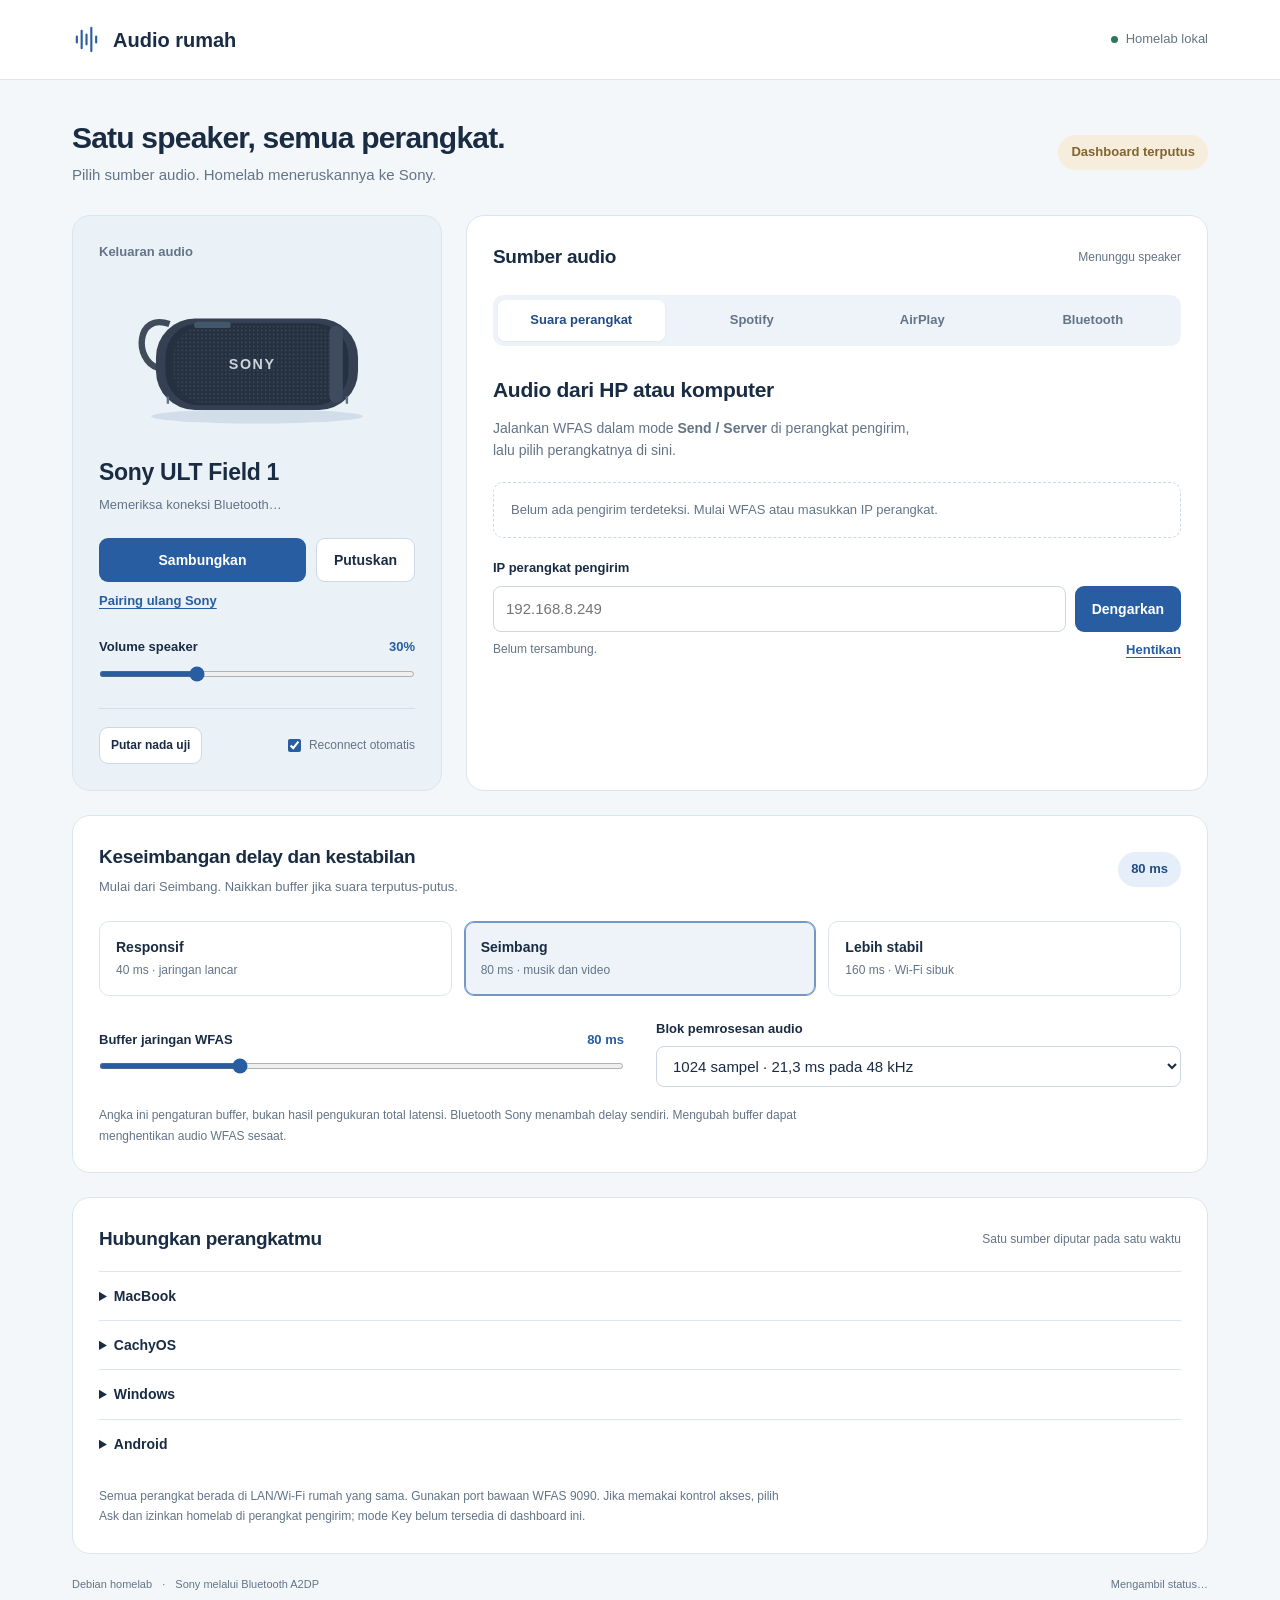
==== static/index.html @ 81040dce "Bluetooth input: phones/PCs/Macs pair to the hub and play through the Sony - New "bluetooth" source:" ====
<!doctype html>
<html lang="id">
<head>
  <meta charset="utf-8"><meta name="viewport" content="width=device-width, initial-scale=1">
  <title>Audio rumah · Homelab</title>
  <link rel="stylesheet" href="/static/style.css"><script src="/static/app.js" defer></script>
</head>
<body>
  <header class="topbar"><a class="brand" href="/" aria-label="Audio rumah"><svg viewBox="0 0 30 30" aria-hidden="true"><path d="M5 12v6m5-12v18m5-14v10m5-17v24m5-15v6"/></svg>Audio rumah</a><span class="local"><i></i> Homelab lokal</span></header>
  <main>
    <div class="intro"><div><h1>Satu speaker, semua perangkat.</h1><p>Pilih sumber audio. Homelab meneruskannya ke Sony.</p></div><span id="overall" class="badge">Memuat status…</span></div>
    <div id="notice" class="notice" role="status" hidden></div>
    <div class="main-grid">
      <section class="speaker panel" aria-labelledby="speaker-title">
        <div class="speaker-heading"><span class="eyebrow">Keluaran audio</span><span id="battery"></span></div>
        <svg class="speaker-art" viewBox="0 0 360 220" role="img" aria-label="Ilustrasi speaker Sony ULT Field 1">
          <defs><pattern id="mesh" width="5" height="5" patternUnits="userSpaceOnUse"><circle cx="1" cy="1" r="0.8" fill="#626d7b"/></pattern></defs>
          <ellipse cx="180" cy="184" rx="133" ry="9" fill="#d1dde8"/>
          <path d="M70 68C28 53 25 113 55 123" fill="none" stroke="#414c5b" stroke-width="8"/>
          <rect x="53" y="61" width="254" height="115" rx="49" fill="#354152"/>
          <rect x="65" y="67" width="230" height="103" rx="42" fill="#253140"/>
          <rect x="75" y="70" width="211" height="97" rx="38" fill="url(#mesh)"/>
          <rect x="271" y="70" width="17" height="97" rx="8" fill="#3e4c5e"/>
          <rect x="101" y="65" width="46" height="8" rx="4" fill="#44566c"/>
          <text x="174" y="125" fill="#ccd4dd" font-size="18" font-family="sans-serif" font-weight="700" text-anchor="middle" letter-spacing="2">SONY</text>
          <path d="M68 159v9m225-9v9" stroke="#627184" stroke-width="3"/>
        </svg>
        <h2 id="speaker-title">Sony ULT Field 1</h2><p id="speaker-detail" class="muted">Memeriksa koneksi Bluetooth…</p>
        <div class="speaker-actions"><button id="connect" class="primary">Sambungkan</button><button id="disconnect" class="secondary">Putuskan</button></div>
        <button id="pair" class="text-button">Pairing ulang Sony</button>
        <div class="volume-head"><label for="volume">Volume speaker</label><output id="volume-value">30%</output></div>
        <input id="volume" type="range" min="0" max="100" value="30" aria-label="Volume speaker">
        <div class="speaker-footer"><button id="test" class="secondary small">Putar nada uji</button><label class="toggle"><input id="auto" type="checkbox" checked> Reconnect otomatis</label></div>
      </section>
      <section class="source panel" aria-labelledby="source-title">
        <div class="section-head"><h2 id="source-title">Sumber audio</h2><span id="route-status" class="muted small-text">Menunggu speaker</span></div>
        <div class="tabs" role="tablist" aria-label="Pilih sumber"><button role="tab" aria-selected="true" data-source="network">Suara perangkat</button><button role="tab" aria-selected="false" data-source="spotify">Spotify</button><button role="tab" aria-selected="false" data-source="airplay">AirPlay</button><button role="tab" aria-selected="false" data-source="bluetooth">Bluetooth</button></div>
        <div id="network-pane" class="source-pane">
          <h3>Audio dari HP atau komputer</h3><p class="muted">Jalankan WFAS dalam mode <strong>Send / Server</strong> di perangkat pengirim, lalu pilih perangkatnya di sini.</p>
          <div id="peers" class="peers"><p class="empty">Belum ada pengirim terdeteksi. Mulai WFAS atau masukkan IP perangkat.</p></div>
          <label class="field-label" for="sender-ip">IP perangkat pengirim</label>
          <div class="input-row"><input id="sender-ip" type="text" inputmode="decimal" placeholder="192.168.8.249" autocomplete="off"><button id="start-network" class="primary">Dengarkan</button></div>
          <div class="network-state"><span id="receiver-status" class="muted">Belum tersambung.</span><button id="stop-network" class="text-button">Hentikan</button></div>
        </div>
        <div id="spotify-pane" class="source-pane" hidden>
          <div class="service-icon spotify-icon" aria-hidden="true">♫</div><h3>Putar langsung dari Spotify</h3><p class="muted">Di aplikasi Spotify, buka pilihan perangkat lalu pilih <strong>Homelab Sony</strong>. HP atau laptop menjadi remote, musik diputar oleh homelab.</p><p class="hint">Memerlukan Spotify Premium. Login tetap dilakukan melalui aplikasi Spotify.</p><div id="spotify-status" class="service-note">Menunggu pemutaran dari Spotify.</div>
        </div>
        <div id="airplay-pane" class="source-pane" hidden>
          <div class="service-icon" aria-hidden="true">◈</div><h3>Pilih dari menu suara Mac</h3><p class="muted">Buka <strong>Control Center → Sound</strong> di MacBook, lalu pilih <strong>Homelab Sony</strong>.</p><p class="hint">AirPlay praktis untuk musik. Pause dan resume tertunda sekitar 2 detik karena sifat AirPlay; untuk video, coba Bluetooth.</p>
        </div>
        <div id="bluetooth-pane" class="source-pane" hidden>
          <div class="service-icon" aria-hidden="true">◉</div><h3>Sambungkan lewat Bluetooth biasa</h3><p class="muted">Pasangkan Mac, HP, atau PC ke <strong id="bt-name">Homelab Audio</strong> seperti ke speaker Bluetooth, lalu pilih sebagai output suara. Tidak perlu aplikasi tambahan.</p>
          <div class="pair-row"><button id="bt-pair" class="primary">Pasangkan perangkat baru</button><span id="bt-state" class="pair-state" role="status"></span></div>
          <div id="bt-devices" class="peers"><p class="empty">Belum ada perangkat yang dipasangkan.</p></div>
          <p class="hint">Tidak ada jeda 2 detik seperti AirPlay, tetapi audio melewati dua lompatan Bluetooth (perangkat → hub → Sony) sehingga ada tambahan delay. Sinkronisasi video bergantung pada pemutar.</p>
        </div>
      </section>
    </div>
    <section class="buffer panel" aria-labelledby="buffer-title">
      <div class="section-head"><div><h2 id="buffer-title">Keseimbangan delay dan kestabilan</h2><p class="muted">Mulai dari Seimbang. Naikkan buffer jika suara terputus-putus.</p></div><span id="buffer-badge" class="badge soft">80 ms</span></div>
      <div class="presets" role="group" aria-label="Preset buffer"><button data-buffer="40" data-quantum="512"><strong>Responsif</strong><span>40 ms · jaringan lancar</span></button><button class="selected" data-buffer="80" data-quantum="1024"><strong>Seimbang</strong><span>80 ms · musik dan video</span></button><button data-buffer="160" data-quantum="2048"><strong>Lebih stabil</strong><span>160 ms · Wi-Fi sibuk</span></button></div>
      <div class="buffer-controls"><div><div class="volume-head"><label for="buffer">Buffer jaringan WFAS</label><output id="buffer-value">80 ms</output></div><input id="buffer" type="range" min="20" max="250" step="10" value="80"></div><div><label class="field-label" for="quantum">Blok pemrosesan audio</label><select id="quantum"><option value="256">256 sampel · 5,3 ms pada 48 kHz</option><option value="512">512 sampel · 10,7 ms pada 48 kHz</option><option value="1024" selected>1024 sampel · 21,3 ms pada 48 kHz</option><option value="2048">2048 sampel · 42,7 ms pada 48 kHz</option></select></div></div>
      <p class="footnote">Angka ini pengaturan buffer, bukan hasil pengukuran total latensi. Bluetooth Sony menambah delay sendiri. Mengubah buffer dapat menghentikan audio WFAS sesaat.</p>
    </section>
    <section class="setup panel"><div class="section-head"><h2>Hubungkan perangkatmu</h2><span class="muted small-text">Satu sumber diputar pada satu waktu</span></div>
      <details><summary>MacBook</summary><p>Unduh <a href="https://github.com/marcomorosi06/WiFiAudioStreaming-Desktop/releases" target="_blank" rel="noopener noreferrer">WFAS Desktop</a> sesuai arsitektur Mac. Pilih <strong>Send / Server → Unicast → WFAS native</strong>, lalu mulai. Izinkan perekaman layar/audio ketika macOS memintanya. Pilih Mac di daftar pengirim pada dashboard ini. Alternatif tanpa aplikasi pengirim: pilih sumber AirPlay di atas.</p></details>
      <details><summary>CachyOS</summary><p>Unduh <a href="https://github.com/marcomorosi06/WiFiAudioStreaming-Desktop/releases" target="_blank" rel="noopener noreferrer">WFAS Linux x86_64</a>. Jalankan mode <strong>Send / Server → Unicast → WFAS native</strong>. WFAS membuat keluaran audio virtual; pilih keluaran tersebut pada pengaturan suara atau arahkan aplikasi yang ingin didengar ke sana.</p></details>
      <details><summary>Windows</summary><p>Unduh <a href="https://github.com/marcomorosi06/WiFiAudioStreaming-Desktop/releases" target="_blank" rel="noopener noreferrer">WFAS Windows x86_64</a>. Pilih <strong>Send / Server → Unicast → WFAS native</strong>, lalu mulai. Izinkan WFAS pada Windows Firewall untuk jaringan pribadi. Pilih komputer Windows di dashboard ini.</p></details>
      <details><summary>Android</summary><p>Pasang <a href="https://github.com/marcomorosi06/WiFiAudioStreaming-Android/releases" target="_blank" rel="noopener noreferrer">WFAS Android</a>, pilih mode pengirim dan sumber <strong>Internal audio</strong>. Izinkan capture audio yang diminta Android, mulai, lalu pilih HP pada dashboard. Capture audio aplikasi memerlukan Android 10+; aplikasi tertentu bisa memblokirnya. Audio panggilan tidak dijamin ikut tertangkap.</p></details>
      <p class="footnote">Semua perangkat berada di LAN/Wi-Fi rumah yang sama. Gunakan port bawaan WFAS 9090. Jika memakai kontrol akses, pilih Ask dan izinkan homelab di perangkat pengirim; mode Key belum tersedia di dashboard ini.</p>
    </section>
    <footer><span>Debian homelab <span class="footer-dot">·</span> Sony melalui Bluetooth A2DP</span><span id="updated">Mengambil status…</span></footer>
  </main>
</body>
</html>
---- static/style.css ----
:root{color-scheme:light;--ink:#192c43;--muted:#637487;--blue:#285da1;--blue-dark:#204c84;--page:#f4f7fa;--line:#dce5ee;--soft:#edf3f9;--good:#2d7661;--radius:18px}*{box-sizing:border-box}body{margin:0;background:var(--page);color:var(--ink);font:15px/1.6 "Avenir Next","Segoe UI",sans-serif}button,input,select{font:inherit}button,a,input,select,summary{-webkit-tap-highlight-color:transparent}button{cursor:pointer;border:0;transition:background .15s}button:disabled{cursor:wait;opacity:.55}a{color:var(--blue);text-underline-offset:3px}button:focus-visible,a:focus-visible,input:focus-visible,select:focus-visible,summary:focus-visible{outline:3px solid #8baeda;outline-offset:4px}.topbar{height:80px;background:white;border-bottom:1px solid var(--line);display:flex;justify-content:space-between;align-items:center;padding:0 max(24px,calc((100vw - 1136px)/2))}.brand{display:flex;align-items:center;gap:12px;color:var(--ink);text-decoration:none;font-size:20px;font-weight:650}.brand svg{width:29px;height:29px;stroke:var(--blue);stroke-width:2.2;stroke-linecap:round;fill:none}.local{display:flex;align-items:center;gap:8px;font-size:13px;color:var(--muted)}.local i{width:7px;height:7px;border-radius:50%;background:var(--good)}main{max-width:1184px;padding:38px 24px 20px;margin:auto}.intro{display:flex;justify-content:space-between;gap:20px;align-items:center;margin-bottom:28px}h1{font-size:30px;letter-spacing:-.8px;line-height:1.3;margin:0 0 6px;font-weight:650}h2{font-size:19px;margin:0;font-weight:650;letter-spacing:-.3px}h3{font-size:21px;margin:0 0 10px;letter-spacing:-.3px}p{margin:8px 0 14px}.intro p{color:var(--muted);margin:0}.badge{display:inline-flex;padding:7px 13px;border-radius:30px;background:#e5eef9;color:var(--blue-dark);font-size:13px;font-weight:600;white-space:nowrap}.badge.good{background:#e6f2ec;color:#2a6d55}.badge.wait{background:#f6eddd;color:#82652e}.main-grid{display:grid;grid-template-columns:370px minmax(0,1fr);gap:24px}.panel{background:white;border:1px solid var(--line);border-radius:var(--radius);padding:26px}.speaker{background:#eaf1f7}.speaker-heading{display:flex;justify-content:space-between;align-items:center;font-size:13px;color:var(--muted)}.eyebrow{font-weight:600}.speaker-art{width:100%;height:175px;display:block;margin:7px 0 9px}.speaker h2{font-size:23px}.muted{color:var(--muted)}.speaker #speaker-detail{font-size:13px;margin:4px 0 22px;min-height:21px}.speaker-actions{display:flex;gap:10px}.primary,.secondary{padding:10px 17px;border-radius:9px;font-weight:600;font-size:14px}.primary{background:var(--blue);color:white}.primary:hover{background:var(--blue-dark)}.secondary{background:#fff;color:var(--ink);border:1px solid #ccd8e4}.secondary:hover{background:#f3f6fa}.speaker-actions .primary{flex:1}.text-button{background:transparent;color:var(--blue);padding:9px 0;font-size:13px;font-weight:600;text-decoration:underline;text-underline-offset:3px}.volume-head{display:flex;justify-content:space-between;align-items:center;font-size:13px;font-weight:600;margin-top:16px}.volume-head output{color:var(--blue)}input[type=range]{width:100%;accent-color:var(--blue);margin:13px 0;cursor:pointer;height:6px}.speaker-footer{border-top:1px solid #d2deea;margin-top:18px;padding-top:18px;display:flex;justify-content:space-between;gap:8px;align-items:center}.small{font-size:12px;padding:8px 11px}.toggle{display:flex;align-items:center;gap:5px;font-size:12px;color:var(--muted)}input[type=checkbox]{accent-color:var(--blue)}.section-head{display:flex;justify-content:space-between;gap:16px;align-items:center}.section-head p{font-size:13px;margin:5px 0 0}.small-text{font-size:12px}.tabs{display:flex;gap:4px;background:var(--soft);padding:5px;border-radius:11px;margin:23px 0 27px}.tabs button{background:transparent;padding:10px 13px;color:var(--muted);font-size:13px;border-radius:7px;flex:1;font-weight:600;white-space:nowrap}.tabs button[aria-selected=true]{background:white;color:var(--blue-dark);box-shadow:0 1px 3px #253b5510}.source-pane>p{max-width:55ch;font-size:14px}.peers{margin:20px 0}.empty{padding:17px;border:1px dashed #cbd8e5;border-radius:10px;font-size:13px;color:var(--muted)}.peer{display:flex;justify-content:space-between;align-items:center;width:100%;text-align:left;padding:11px 14px;background:var(--soft);border-radius:8px;color:var(--ink);margin-bottom:7px}.peer span{font-size:12px;color:var(--muted)}.field-label{display:block;font-size:13px;font-weight:600;margin:0 0 7px}.input-row{display:flex;gap:9px}input[type=text],select{border:1px solid #cbd7e3;border-radius:8px;background:#fff;color:var(--ink);padding:10px 12px;min-width:0;width:100%}input[type=text]{flex:1}.network-state{display:flex;justify-content:space-between;align-items:flex-start;gap:10px;margin-top:8px;font-size:12px}.network-state .text-button{padding:0;white-space:nowrap}.network-state span{overflow-wrap:anywhere}.hint{background:var(--soft);border-radius:8px;padding:14px;font-size:13px!important}.service-icon{height:52px;width:52px;border-radius:50%;background:#e5eef8;color:var(--blue);display:grid;place-items:center;font-size:28px;margin-bottom:19px}.spotify-icon{background:#e8f4ec;color:#3a7951}.service-note{font-size:13px;color:var(--muted);margin-top:25px}.buffer{margin-top:24px}.presets{display:grid;grid-template-columns:repeat(3,1fr);gap:12px;margin:23px 0}.presets button{background:#fff;border:1px solid var(--line);border-radius:10px;padding:14px 16px;text-align:left;color:var(--ink)}.presets strong{display:block;font-size:14px}.presets span{display:block;color:var(--muted);font-size:12px;margin-top:3px}.presets button.selected{background:var(--soft);border-color:#7398c7;box-shadow:inset 0 0 0 1px #7398c7}.buffer-controls{display:grid;grid-template-columns:1fr 1fr;gap:32px;align-items:center}.buffer-controls .volume-head{margin-top:0}.buffer-controls input{margin-bottom:0}.footnote{color:var(--muted);font-size:12px;line-height:1.7;margin:18px 0 0;max-width:105ch}.setup{margin-top:24px}.setup .section-head{margin-bottom:16px}details{border-top:1px solid var(--line);padding:13px 0}summary{cursor:pointer;font-size:14px;font-weight:600}details p{max-width:92ch;font-size:13px;color:var(--muted);margin:13px 0 3px}footer{display:flex;justify-content:space-between;gap:15px;color:var(--muted);font-size:11px;margin-top:22px}.footer-dot{padding:0 7px}.notice{background:#e8f1fb;border:1px solid #c7d9ee;border-radius:9px;padding:13px 16px;color:var(--ink);font-size:13px;margin-bottom:20px}.notice.error{background:#fff1ed;border-color:#efcec4;color:#8b4737}[hidden]{display:none!important}@media(max-width:850px){.main-grid{grid-template-columns:1fr}.speaker-art{height:165px}.speaker{display:block}.speaker-actions{max-width:420px}.speaker-footer{max-width:100%}.intro{align-items:flex-start}h1{font-size:26px}.panel{padding:22px}.source-pane{min-height:260px}}@media(max-width:540px){.topbar{height:68px;padding:0 20px}.brand{font-size:18px}.local{font-size:11px}main{padding:27px 16px 20px}.intro{display:block}.intro .badge{margin-top:15px}.intro p{font-size:13px}h1{font-size:25px}.main-grid{gap:17px}.panel{padding:20px;border-radius:14px}.section-head{align-items:flex-start}.section-head>.small-text{max-width:130px;text-align:right}.tabs{margin-top:18px}.tabs button{padding:9px 6px;font-size:12px}.presets{gap:7px}.presets button{padding:11px 9px}.presets strong{font-size:12px}.presets span{font-size:10px}.buffer-controls{grid-template-columns:1fr;gap:23px}.buffer .section-head{gap:12px}.buffer .section-head h2{font-size:18px}.speaker-footer{flex-wrap:wrap;gap:13px}.input-row .primary{padding:10px 12px}footer{display:block}footer>span{display:block;margin-top:4px}}@media(prefers-reduced-motion:reduce){*{transition:none!important}}
.pair-row{display:flex;align-items:center;gap:14px;flex-wrap:wrap;margin:18px 0 4px}.pair-state{font-size:13px;color:var(--muted)}.peer.device{cursor:default}.peer.device strong{font-size:14px}.peer.device .text-button{padding:0}
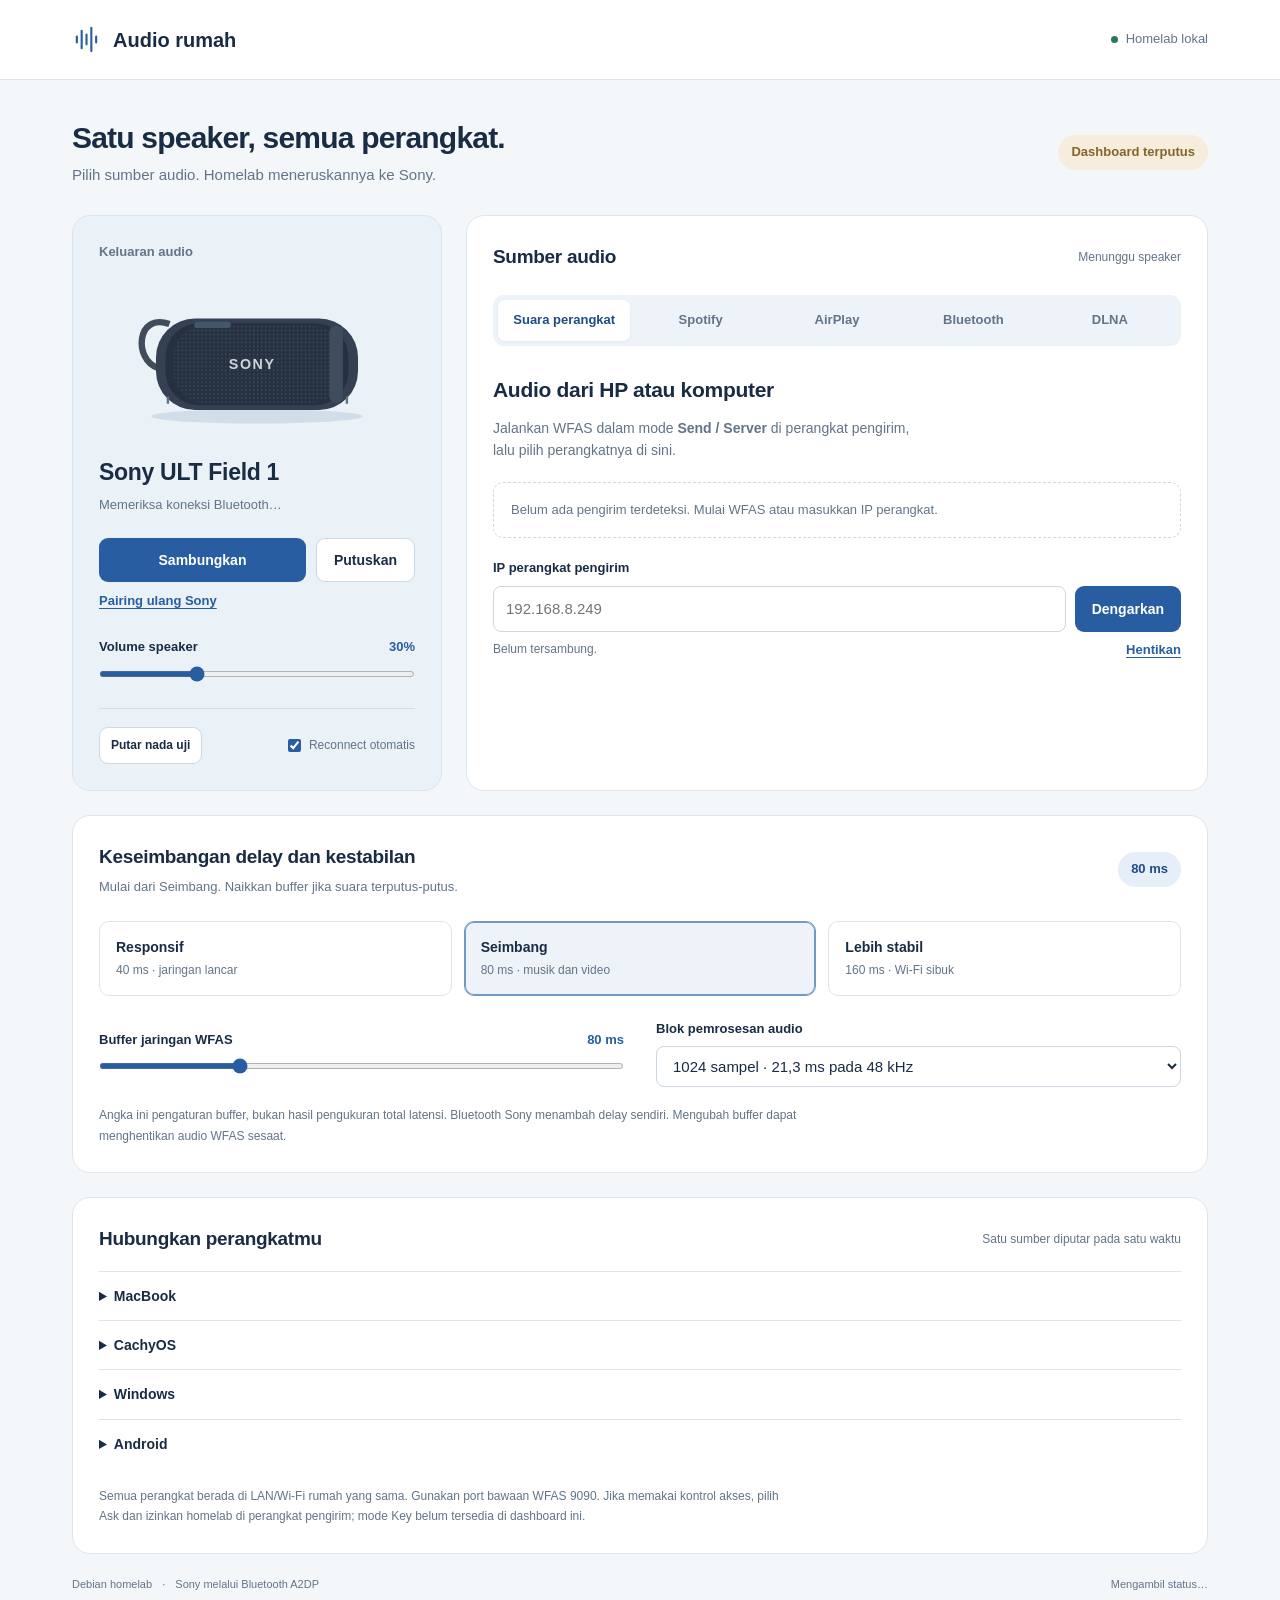
==== commit cb2e82e4: "DLNA renderer source; activity from streams; newest source takes over - gmediarender (Debian 0.3) ru" ====
--- a/static/index.html
+++ b/static/index.html
@@ -34,7 +34,7 @@
       </section>
       <section class="source panel" aria-labelledby="source-title">
         <div class="section-head"><h2 id="source-title">Sumber audio</h2><span id="route-status" class="muted small-text">Menunggu speaker</span></div>
-        <div class="tabs" role="tablist" aria-label="Pilih sumber"><button role="tab" aria-selected="true" data-source="network">Suara perangkat</button><button role="tab" aria-selected="false" data-source="spotify">Spotify</button><button role="tab" aria-selected="false" data-source="airplay">AirPlay</button><button role="tab" aria-selected="false" data-source="bluetooth">Bluetooth</button></div>
+        <div class="tabs" role="tablist" aria-label="Pilih sumber"><button role="tab" aria-selected="true" data-source="network">Suara perangkat</button><button role="tab" aria-selected="false" data-source="spotify">Spotify</button><button role="tab" aria-selected="false" data-source="airplay">AirPlay</button><button role="tab" aria-selected="false" data-source="bluetooth">Bluetooth</button><button role="tab" aria-selected="false" data-source="dlna">DLNA</button></div>
         <div id="network-pane" class="source-pane">
           <h3>Audio dari HP atau komputer</h3><p class="muted">Jalankan WFAS dalam mode <strong>Send / Server</strong> di perangkat pengirim, lalu pilih perangkatnya di sini.</p>
           <div id="peers" class="peers"><p class="empty">Belum ada pengirim terdeteksi. Mulai WFAS atau masukkan IP perangkat.</p></div>
@@ -53,6 +53,10 @@
           <div class="pair-row"><button id="bt-pair" class="primary">Pasangkan perangkat baru</button><span id="bt-state" class="pair-state" role="status"></span></div>
           <div id="bt-devices" class="peers"><p class="empty">Belum ada perangkat yang dipasangkan.</p></div>
           <p class="hint">Tidak ada jeda 2 detik seperti AirPlay, tetapi audio melewati dua lompatan Bluetooth (perangkat → hub → Sony) sehingga ada tambahan delay. Sinkronisasi video bergantung pada pemutar.</p>
+        </div>
+        <div id="dlna-pane" class="source-pane" hidden>
+          <div class="service-icon" aria-hidden="true">▷</div><h3>Putar lewat Wi-Fi dengan DLNA</h3><p class="muted">Di pemutar yang mendukung DLNA atau fitur cast bawaan HP, pilih <strong>Homelab Audio</strong> sebagai perangkat pemutar. Tidak perlu memasangkan.</p>
+          <p class="hint">DLNA memutar berkas atau tautan media (musik lokal, Jellyfin, VLC), bukan seluruh suara perangkat. YouTube dan Spotify tidak cast lewat DLNA; untuk itu pakai Bluetooth.</p>
         </div>
       </section>
     </div>
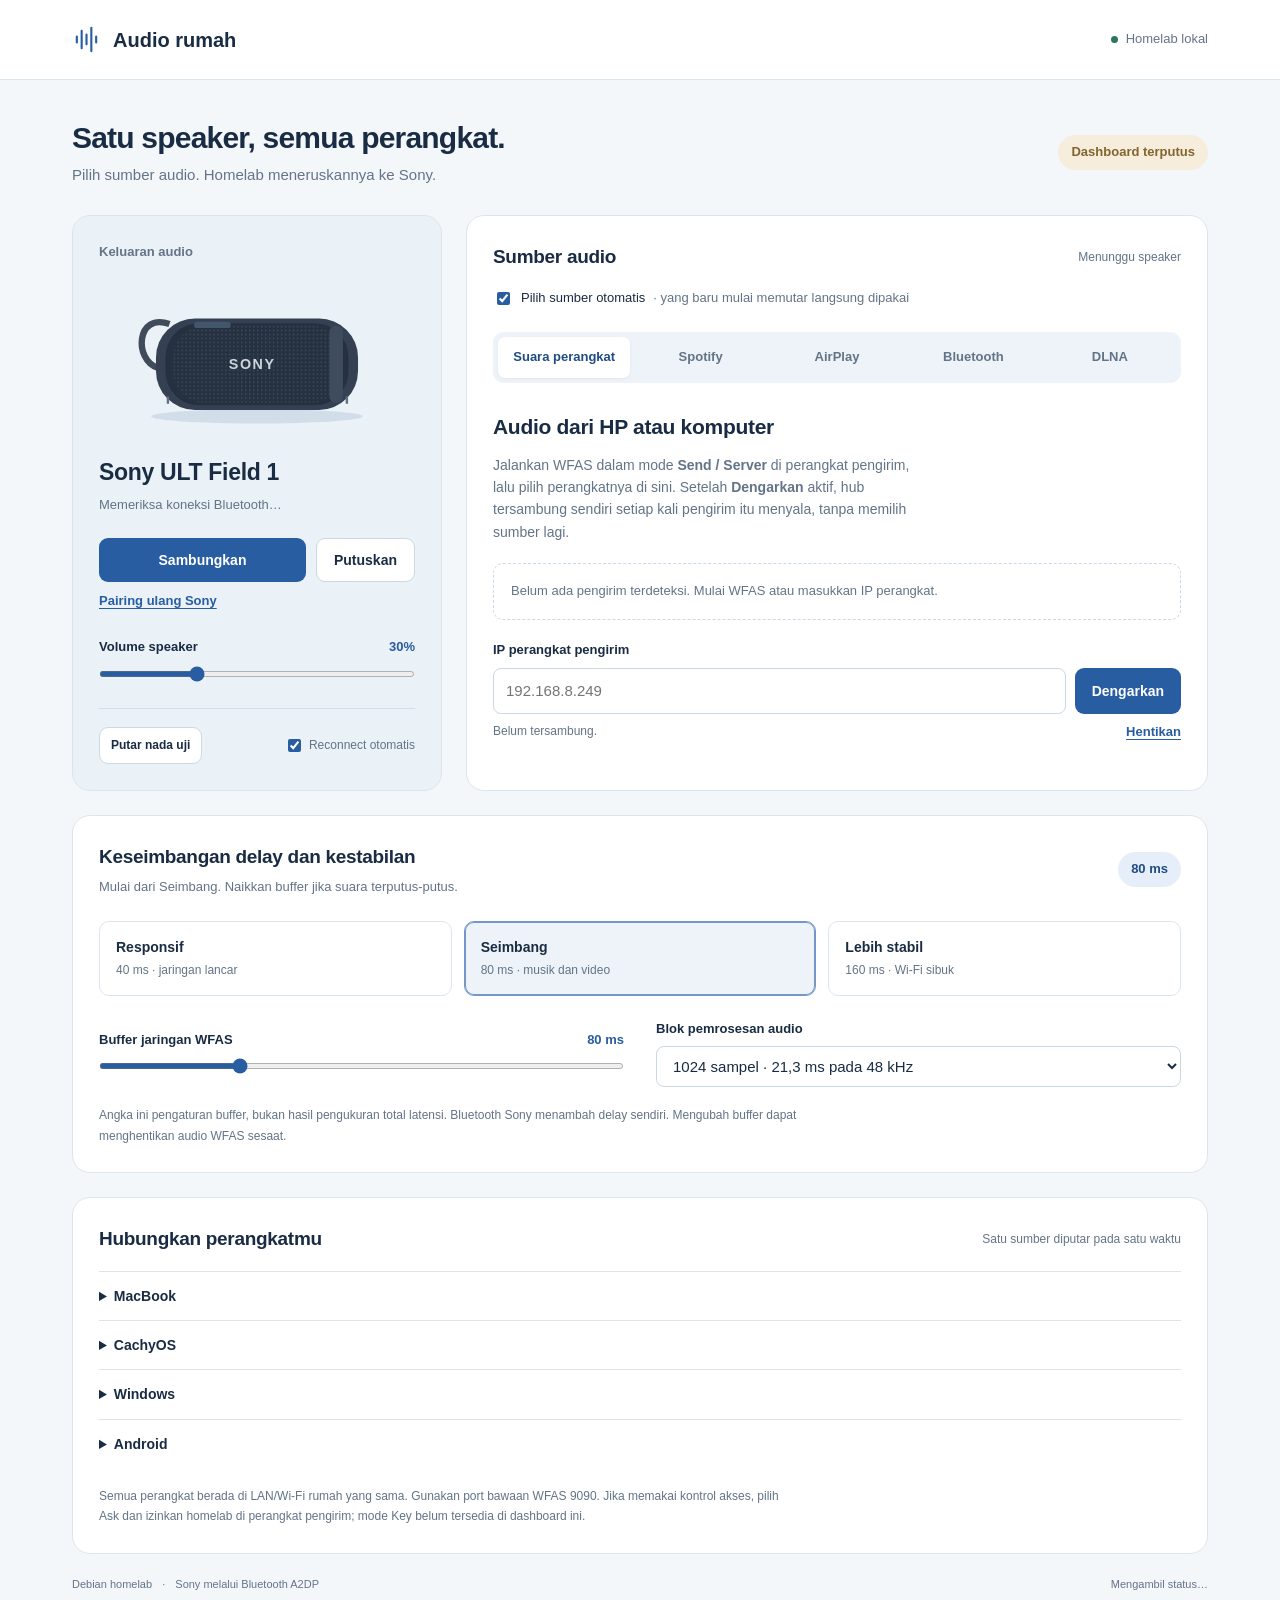
==== commit bfb0f7c8: "Connected devices list; WFAS joins automatic source switching; auto_source toggle - Status/dashboard" ====
--- a/static/index.html
+++ b/static/index.html
@@ -34,9 +34,12 @@
       </section>
       <section class="source panel" aria-labelledby="source-title">
         <div class="section-head"><h2 id="source-title">Sumber audio</h2><span id="route-status" class="muted small-text">Menunggu speaker</span></div>
+        <div id="now" class="now" hidden><span class="eyebrow">Sedang diputar</span><strong id="now-title"></strong><span id="now-detail" class="muted"></span></div>
+        <div id="links" class="links" hidden><span class="eyebrow">Perangkat tersambung</span><div id="link-list"></div></div>
+        <label class="toggle auto-source"><input id="auto-source" type="checkbox" checked> Pilih sumber otomatis <span class="muted">· yang baru mulai memutar langsung dipakai</span></label>
         <div class="tabs" role="tablist" aria-label="Pilih sumber"><button role="tab" aria-selected="true" data-source="network">Suara perangkat</button><button role="tab" aria-selected="false" data-source="spotify">Spotify</button><button role="tab" aria-selected="false" data-source="airplay">AirPlay</button><button role="tab" aria-selected="false" data-source="bluetooth">Bluetooth</button><button role="tab" aria-selected="false" data-source="dlna">DLNA</button></div>
         <div id="network-pane" class="source-pane">
-          <h3>Audio dari HP atau komputer</h3><p class="muted">Jalankan WFAS dalam mode <strong>Send / Server</strong> di perangkat pengirim, lalu pilih perangkatnya di sini.</p>
+          <h3>Audio dari HP atau komputer</h3><p class="muted">Jalankan WFAS dalam mode <strong>Send / Server</strong> di perangkat pengirim, lalu pilih perangkatnya di sini. Setelah <strong>Dengarkan</strong> aktif, hub tersambung sendiri setiap kali pengirim itu menyala, tanpa memilih sumber lagi.</p>
           <div id="peers" class="peers"><p class="empty">Belum ada pengirim terdeteksi. Mulai WFAS atau masukkan IP perangkat.</p></div>
           <label class="field-label" for="sender-ip">IP perangkat pengirim</label>
           <div class="input-row"><input id="sender-ip" type="text" inputmode="decimal" placeholder="192.168.8.249" autocomplete="off"><button id="start-network" class="primary">Dengarkan</button></div>
--- a/static/style.css
+++ b/static/style.css
@@ -1,2 +1,4 @@
 :root{color-scheme:light;--ink:#192c43;--muted:#637487;--blue:#285da1;--blue-dark:#204c84;--page:#f4f7fa;--line:#dce5ee;--soft:#edf3f9;--good:#2d7661;--radius:18px}*{box-sizing:border-box}body{margin:0;background:var(--page);color:var(--ink);font:15px/1.6 "Avenir Next","Segoe UI",sans-serif}button,input,select{font:inherit}button,a,input,select,summary{-webkit-tap-highlight-color:transparent}button{cursor:pointer;border:0;transition:background .15s}button:disabled{cursor:wait;opacity:.55}a{color:var(--blue);text-underline-offset:3px}button:focus-visible,a:focus-visible,input:focus-visible,select:focus-visible,summary:focus-visible{outline:3px solid #8baeda;outline-offset:4px}.topbar{height:80px;background:white;border-bottom:1px solid var(--line);display:flex;justify-content:space-between;align-items:center;padding:0 max(24px,calc((100vw - 1136px)/2))}.brand{display:flex;align-items:center;gap:12px;color:var(--ink);text-decoration:none;font-size:20px;font-weight:650}.brand svg{width:29px;height:29px;stroke:var(--blue);stroke-width:2.2;stroke-linecap:round;fill:none}.local{display:flex;align-items:center;gap:8px;font-size:13px;color:var(--muted)}.local i{width:7px;height:7px;border-radius:50%;background:var(--good)}main{max-width:1184px;padding:38px 24px 20px;margin:auto}.intro{display:flex;justify-content:space-between;gap:20px;align-items:center;margin-bottom:28px}h1{font-size:30px;letter-spacing:-.8px;line-height:1.3;margin:0 0 6px;font-weight:650}h2{font-size:19px;margin:0;font-weight:650;letter-spacing:-.3px}h3{font-size:21px;margin:0 0 10px;letter-spacing:-.3px}p{margin:8px 0 14px}.intro p{color:var(--muted);margin:0}.badge{display:inline-flex;padding:7px 13px;border-radius:30px;background:#e5eef9;color:var(--blue-dark);font-size:13px;font-weight:600;white-space:nowrap}.badge.good{background:#e6f2ec;color:#2a6d55}.badge.wait{background:#f6eddd;color:#82652e}.main-grid{display:grid;grid-template-columns:370px minmax(0,1fr);gap:24px}.panel{background:white;border:1px solid var(--line);border-radius:var(--radius);padding:26px}.speaker{background:#eaf1f7}.speaker-heading{display:flex;justify-content:space-between;align-items:center;font-size:13px;color:var(--muted)}.eyebrow{font-weight:600}.speaker-art{width:100%;height:175px;display:block;margin:7px 0 9px}.speaker h2{font-size:23px}.muted{color:var(--muted)}.speaker #speaker-detail{font-size:13px;margin:4px 0 22px;min-height:21px}.speaker-actions{display:flex;gap:10px}.primary,.secondary{padding:10px 17px;border-radius:9px;font-weight:600;font-size:14px}.primary{background:var(--blue);color:white}.primary:hover{background:var(--blue-dark)}.secondary{background:#fff;color:var(--ink);border:1px solid #ccd8e4}.secondary:hover{background:#f3f6fa}.speaker-actions .primary{flex:1}.text-button{background:transparent;color:var(--blue);padding:9px 0;font-size:13px;font-weight:600;text-decoration:underline;text-underline-offset:3px}.volume-head{display:flex;justify-content:space-between;align-items:center;font-size:13px;font-weight:600;margin-top:16px}.volume-head output{color:var(--blue)}input[type=range]{width:100%;accent-color:var(--blue);margin:13px 0;cursor:pointer;height:6px}.speaker-footer{border-top:1px solid #d2deea;margin-top:18px;padding-top:18px;display:flex;justify-content:space-between;gap:8px;align-items:center}.small{font-size:12px;padding:8px 11px}.toggle{display:flex;align-items:center;gap:5px;font-size:12px;color:var(--muted)}input[type=checkbox]{accent-color:var(--blue)}.section-head{display:flex;justify-content:space-between;gap:16px;align-items:center}.section-head p{font-size:13px;margin:5px 0 0}.small-text{font-size:12px}.tabs{display:flex;gap:4px;background:var(--soft);padding:5px;border-radius:11px;margin:23px 0 27px}.tabs button{background:transparent;padding:10px 13px;color:var(--muted);font-size:13px;border-radius:7px;flex:1;font-weight:600;white-space:nowrap}.tabs button[aria-selected=true]{background:white;color:var(--blue-dark);box-shadow:0 1px 3px #253b5510}.source-pane>p{max-width:55ch;font-size:14px}.peers{margin:20px 0}.empty{padding:17px;border:1px dashed #cbd8e5;border-radius:10px;font-size:13px;color:var(--muted)}.peer{display:flex;justify-content:space-between;align-items:center;width:100%;text-align:left;padding:11px 14px;background:var(--soft);border-radius:8px;color:var(--ink);margin-bottom:7px}.peer span{font-size:12px;color:var(--muted)}.field-label{display:block;font-size:13px;font-weight:600;margin:0 0 7px}.input-row{display:flex;gap:9px}input[type=text],select{border:1px solid #cbd7e3;border-radius:8px;background:#fff;color:var(--ink);padding:10px 12px;min-width:0;width:100%}input[type=text]{flex:1}.network-state{display:flex;justify-content:space-between;align-items:flex-start;gap:10px;margin-top:8px;font-size:12px}.network-state .text-button{padding:0;white-space:nowrap}.network-state span{overflow-wrap:anywhere}.hint{background:var(--soft);border-radius:8px;padding:14px;font-size:13px!important}.service-icon{height:52px;width:52px;border-radius:50%;background:#e5eef8;color:var(--blue);display:grid;place-items:center;font-size:28px;margin-bottom:19px}.spotify-icon{background:#e8f4ec;color:#3a7951}.service-note{font-size:13px;color:var(--muted);margin-top:25px}.buffer{margin-top:24px}.presets{display:grid;grid-template-columns:repeat(3,1fr);gap:12px;margin:23px 0}.presets button{background:#fff;border:1px solid var(--line);border-radius:10px;padding:14px 16px;text-align:left;color:var(--ink)}.presets strong{display:block;font-size:14px}.presets span{display:block;color:var(--muted);font-size:12px;margin-top:3px}.presets button.selected{background:var(--soft);border-color:#7398c7;box-shadow:inset 0 0 0 1px #7398c7}.buffer-controls{display:grid;grid-template-columns:1fr 1fr;gap:32px;align-items:center}.buffer-controls .volume-head{margin-top:0}.buffer-controls input{margin-bottom:0}.footnote{color:var(--muted);font-size:12px;line-height:1.7;margin:18px 0 0;max-width:105ch}.setup{margin-top:24px}.setup .section-head{margin-bottom:16px}details{border-top:1px solid var(--line);padding:13px 0}summary{cursor:pointer;font-size:14px;font-weight:600}details p{max-width:92ch;font-size:13px;color:var(--muted);margin:13px 0 3px}footer{display:flex;justify-content:space-between;gap:15px;color:var(--muted);font-size:11px;margin-top:22px}.footer-dot{padding:0 7px}.notice{background:#e8f1fb;border:1px solid #c7d9ee;border-radius:9px;padding:13px 16px;color:var(--ink);font-size:13px;margin-bottom:20px}.notice.error{background:#fff1ed;border-color:#efcec4;color:#8b4737}[hidden]{display:none!important}@media(max-width:850px){.main-grid{grid-template-columns:1fr}.speaker-art{height:165px}.speaker{display:block}.speaker-actions{max-width:420px}.speaker-footer{max-width:100%}.intro{align-items:flex-start}h1{font-size:26px}.panel{padding:22px}.source-pane{min-height:260px}}@media(max-width:540px){.topbar{height:68px;padding:0 20px}.brand{font-size:18px}.local{font-size:11px}main{padding:27px 16px 20px}.intro{display:block}.intro .badge{margin-top:15px}.intro p{font-size:13px}h1{font-size:25px}.main-grid{gap:17px}.panel{padding:20px;border-radius:14px}.section-head{align-items:flex-start}.section-head>.small-text{max-width:130px;text-align:right}.tabs{margin-top:18px}.tabs button{padding:9px 6px;font-size:12px}.presets{gap:7px}.presets button{padding:11px 9px}.presets strong{font-size:12px}.presets span{font-size:10px}.buffer-controls{grid-template-columns:1fr;gap:23px}.buffer .section-head{gap:12px}.buffer .section-head h2{font-size:18px}.speaker-footer{flex-wrap:wrap;gap:13px}.input-row .primary{padding:10px 12px}footer{display:block}footer>span{display:block;margin-top:4px}}@media(prefers-reduced-motion:reduce){*{transition:none!important}}
 .pair-row{display:flex;align-items:center;gap:14px;flex-wrap:wrap;margin:18px 0 4px}.pair-state{font-size:13px;color:var(--muted)}.peer.device{cursor:default}.peer.device strong{font-size:14px}.peer.device .text-button{padding:0}
+.now{display:grid;gap:1px;margin:18px 0 0;padding:11px 14px;background:var(--soft);border-radius:10px;overflow-wrap:anywhere}.now .eyebrow{font-size:12px;color:var(--muted)}.now strong{font-size:15px}.now .muted{font-size:13px}
+.links{display:grid;gap:2px;margin:12px 0 0;padding:11px 14px;background:var(--soft);border-radius:10px}.links .eyebrow{font-size:12px;color:var(--muted);margin-bottom:3px}.link{display:flex;flex-wrap:wrap;align-items:baseline;gap:4px 10px}.link strong{font-size:14px;overflow-wrap:anywhere}.link .type{font-size:12px;color:var(--blue-dark);background:#dbe7f5;padding:1px 9px;border-radius:20px}.link .muted{font-size:12px;margin-left:auto}.auto-source{display:flex;align-items:center;gap:8px;margin:16px 0 0;font-size:13px;color:var(--ink)}
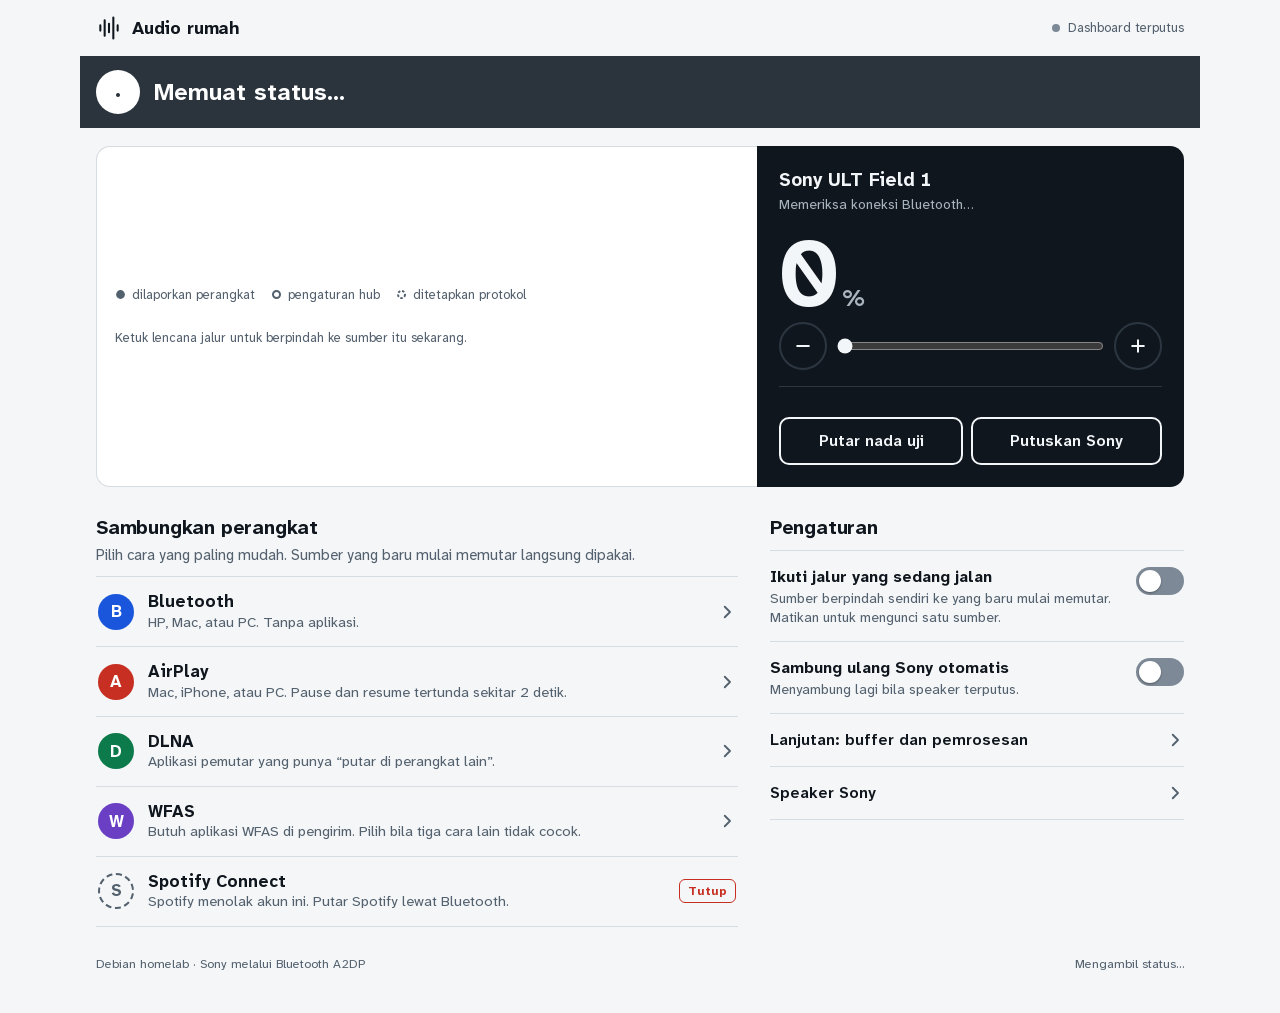
==== commit 5251c3ee: "Redesign dashboard: transit line map (approved mockup) - Status first: sticky sign band in the colou" ====
--- a/static/index.html
+++ b/static/index.html
@@ -3,80 +3,108 @@
 <head>
   <meta charset="utf-8"><meta name="viewport" content="width=device-width, initial-scale=1">
   <title>Audio rumah · Homelab</title>
+  <link rel="icon" href="data:,">
+  <link rel="preload" href="/static/fonts/atkinson-latin.woff2" as="font" type="font/woff2" crossorigin>
   <link rel="stylesheet" href="/static/style.css"><script src="/static/app.js" defer></script>
 </head>
 <body>
-  <header class="topbar"><a class="brand" href="/" aria-label="Audio rumah"><svg viewBox="0 0 30 30" aria-hidden="true"><path d="M5 12v6m5-12v18m5-14v10m5-17v24m5-15v6"/></svg>Audio rumah</a><span class="local"><i></i> Homelab lokal</span></header>
+<!--
+THESIS: Status first, as a transit line map: every way in is a coloured line with its own letter roundel, all meeting at one interchange (Homelab) and ending at one terminus (Sony). Refuses the card-grid dashboard with a settings wall.
+OWN-WORLD: KRL/MRT line diagram and station signage. Cool paper ground, flat saturated line colours, 45-degree funnels, letter roundels, one black terminus panel, black/white sign buttons. Closed routes stay drawn, dashed, marked "Tutup".
+STORY: In a second you know what plays, over which line, with what hop times and where each number comes from. Volume is the monumental number. How to board lives below, settings lower still.
+FIRST VIEWPORT: Sticky sign band in the active line colour; the map (vertical on phone, horizontal on desktop) feeds the black Sony terminus whose volume numeral and slider sit inside the first screen.
+FORM: Transit line map, approved mockup in /audiohub-mockup (seed bef89c0d).
+-->
+<div class="wrap">
+  <header class="top">
+    <a class="brand" href="/" aria-label="Audio rumah"><svg viewBox="0 0 30 30" aria-hidden="true"><path d="M5 12v6m5-12v18m5-14v10m5-17v24m5-15v6"/></svg>Audio rumah</a>
+    <div class="hubstate"><i id="hub-dot"></i><span id="hub-text">Memuat status…</span></div>
+  </header>
+
+  <div class="band" id="band" data-line="idle" role="status" aria-live="polite"><div class="row"><div class="roundel" aria-hidden="true">·</div><div class="msg"><h1>Memuat status…</h1></div></div></div>
+
   <main>
-    <div class="intro"><div><h1>Satu speaker, semua perangkat.</h1><p>Pilih sumber audio. Homelab meneruskannya ke Sony.</p></div><span id="overall" class="badge">Memuat status…</span></div>
-    <div id="notice" class="notice" role="status" hidden></div>
-    <div class="main-grid">
-      <section class="speaker panel" aria-labelledby="speaker-title">
-        <div class="speaker-heading"><span class="eyebrow">Keluaran audio</span><span id="battery"></span></div>
-        <svg class="speaker-art" viewBox="0 0 360 220" role="img" aria-label="Ilustrasi speaker Sony ULT Field 1">
-          <defs><pattern id="mesh" width="5" height="5" patternUnits="userSpaceOnUse"><circle cx="1" cy="1" r="0.8" fill="#626d7b"/></pattern></defs>
-          <ellipse cx="180" cy="184" rx="133" ry="9" fill="#d1dde8"/>
-          <path d="M70 68C28 53 25 113 55 123" fill="none" stroke="#414c5b" stroke-width="8"/>
-          <rect x="53" y="61" width="254" height="115" rx="49" fill="#354152"/>
-          <rect x="65" y="67" width="230" height="103" rx="42" fill="#253140"/>
-          <rect x="75" y="70" width="211" height="97" rx="38" fill="url(#mesh)"/>
-          <rect x="271" y="70" width="17" height="97" rx="8" fill="#3e4c5e"/>
-          <rect x="101" y="65" width="46" height="8" rx="4" fill="#44566c"/>
-          <text x="174" y="125" fill="#ccd4dd" font-size="18" font-family="sans-serif" font-weight="700" text-anchor="middle" letter-spacing="2">SONY</text>
-          <path d="M68 159v9m225-9v9" stroke="#627184" stroke-width="3"/>
-        </svg>
-        <h2 id="speaker-title">Sony ULT Field 1</h2><p id="speaker-detail" class="muted">Memeriksa koneksi Bluetooth…</p>
-        <div class="speaker-actions"><button id="connect" class="primary">Sambungkan</button><button id="disconnect" class="secondary">Putuskan</button></div>
-        <button id="pair" class="text-button">Pairing ulang Sony</button>
-        <div class="volume-head"><label for="volume">Volume speaker</label><output id="volume-value">30%</output></div>
-        <input id="volume" type="range" min="0" max="100" value="30" aria-label="Volume speaker">
-        <div class="speaker-footer"><button id="test" class="secondary small">Putar nada uji</button><label class="toggle"><input id="auto" type="checkbox" checked> Reconnect otomatis</label></div>
+    <section class="stage" aria-labelledby="peta">
+      <div class="map">
+        <h2 id="peta" class="sr">Peta jalur audio</h2>
+        <div class="legend" aria-label="Arti tanda angka">
+          <span><svg viewBox="0 0 10 10" aria-hidden="true"><circle cx="5" cy="5" r="4" fill="currentColor"/></svg>dilaporkan perangkat</span>
+          <span><svg viewBox="0 0 10 10" aria-hidden="true"><circle cx="5" cy="5" r="3.2" fill="none" stroke="currentColor" stroke-width="1.8"/></svg>pengaturan hub</span>
+          <span><svg viewBox="0 0 10 10" aria-hidden="true"><circle cx="5" cy="5" r="3.2" fill="none" stroke="currentColor" stroke-width="1.8" stroke-dasharray="2.2 1.6"/></svg>ditetapkan protokol</span>
+        </div>
+        <div id="mapbox"></div>
+        <p class="maphint">Ketuk lencana jalur untuk berpindah ke sumber itu sekarang.</p>
+      </div>
+      <aside class="terminus" aria-labelledby="sony">
+        <h2 id="sony">Sony ULT Field 1</h2>
+        <p class="sub" id="sony-detail">Memeriksa koneksi Bluetooth…</p>
+        <div class="vol"><output id="volnum" for="vol">0</output><span>%</span></div>
+        <div class="volrow">
+          <button class="step" type="button" id="down" aria-label="Kurangi volume"><svg viewBox="0 0 24 24" aria-hidden="true"><path d="M5 12h14"/></svg></button>
+          <input id="vol" type="range" min="0" max="100" value="0" aria-label="Volume speaker">
+          <button class="step" type="button" id="up" aria-label="Tambah volume"><svg viewBox="0 0 24 24" aria-hidden="true"><path d="M5 12h14M12 5v14"/></svg></button>
+        </div>
+        <ul class="hops" id="hops"></ul>
+        <div class="acts"><button class="btn" type="button" id="connect" hidden>Sambungkan</button><button class="btn" type="button" id="test">Putar nada uji</button><button class="btn" type="button" id="disconnect">Putuskan Sony</button></div>
+      </aside>
+    </section>
+
+    <div class="below">
+      <section aria-labelledby="naik">
+        <h2 id="naik">Sambungkan perangkat</h2>
+        <p class="lead">Pilih cara yang paling mudah. Sumber yang baru mulai memutar langsung dipakai.</p>
+        <ul class="board">
+          <li><details id="row-bluetooth"><summary><span class="badge b-bluetooth" aria-hidden="true">B</span><span class="t"><strong>Bluetooth</strong><span>HP, Mac, atau PC. Tanpa aplikasi.</span></span><svg class="chev" viewBox="0 0 24 24" aria-hidden="true"><path d="M9 5l7 7-7 7"/></svg></summary>
+            <div class="how">
+              <ol><li>Tekan <strong>Pasangkan perangkat baru</strong>.</li><li>Di perangkat, buka Bluetooth lalu pilih “<span id="bt-name">Homelab Audio</span>”.</li><li>Pilih sebagai output suara.</li></ol>
+              <p>Tidak ada jeda 2 detik seperti AirPlay, tetapi ada dua lompatan Bluetooth sehingga delay lebih besar.</p>
+              <div class="pairline"><button class="btn" type="button" id="bt-pair">Pasangkan perangkat baru</button><span class="state" id="bt-state"></span></div>
+              <div class="devs" id="bt-devices"></div>
+            </div></details></li>
+          <li><details id="row-airplay"><summary><span class="badge b-airplay" aria-hidden="true">A</span><span class="t"><strong>AirPlay</strong><span>Mac, iPhone, atau PC. Pause dan resume tertunda sekitar 2 detik.</span></span><svg class="chev" viewBox="0 0 24 24" aria-hidden="true"><path d="M9 5l7 7-7 7"/></svg></summary>
+            <div class="how"><ol><li>Mac: Control Center → Sound.</li><li>Pilih “Homelab Sony”.</li></ol><p>Cocok untuk musik. Untuk video, pakai Bluetooth.</p></div></details></li>
+          <li><details id="row-dlna"><summary><span class="badge b-dlna" aria-hidden="true">D</span><span class="t"><strong>DLNA</strong><span>Aplikasi pemutar yang punya “putar di perangkat lain”.</span></span><svg class="chev" viewBox="0 0 24 24" aria-hidden="true"><path d="M9 5l7 7-7 7"/></svg></summary>
+            <div class="how"><p>VLC, BubbleUPnP, atau Jellyfin akan menampilkan “Homelab Audio”. DLNA memutar berkas atau tautan media, bukan seluruh suara perangkat. YouTube dan Spotify tidak cast lewat DLNA; untuk itu pakai Bluetooth.</p></div></details></li>
+          <li><details id="row-network"><summary><span class="badge b-network" aria-hidden="true">W</span><span class="t"><strong>WFAS</strong><span>Butuh aplikasi WFAS di pengirim. Pilih bila tiga cara lain tidak cocok.</span></span><svg class="chev" viewBox="0 0 24 24" aria-hidden="true"><path d="M9 5l7 7-7 7"/></svg></summary>
+            <div class="how">
+              <p>Jalankan WFAS dalam mode <strong>Send / Server</strong> di perangkat pengirim, lalu pilih atau masukkan alamatnya. Setelah <strong>Dengarkan</strong> aktif, hub tersambung sendiri setiap pengirim itu menyala, tanpa memilih sumber lagi.</p>
+              <div class="devs" id="peers"></div>
+              <label class="lbl" for="sender-ip">IP perangkat pengirim</label>
+              <div class="field"><input id="sender-ip" type="text" inputmode="decimal" placeholder="192.168.8.249" autocomplete="off"><button class="btn" type="button" id="start-network">Dengarkan</button></div>
+              <div class="pairline"><span class="state" id="receiver-status">Belum tersambung.</span><button class="btn ghost" type="button" id="stop-network">Hentikan</button></div>
+            </div></details></li>
+          <li><div class="closed"><span class="badge off" aria-hidden="true">S</span><span class="t"><strong>Spotify Connect</strong><span>Spotify menolak akun ini. Putar Spotify lewat Bluetooth.</span></span><span class="tag shut">Tutup</span></div></li>
+        </ul>
       </section>
-      <section class="source panel" aria-labelledby="source-title">
-        <div class="section-head"><h2 id="source-title">Sumber audio</h2><span id="route-status" class="muted small-text">Menunggu speaker</span></div>
-        <div id="now" class="now" hidden><span class="eyebrow">Sedang diputar</span><strong id="now-title"></strong><span id="now-detail" class="muted"></span></div>
-        <div id="links" class="links" hidden><span class="eyebrow">Perangkat tersambung</span><div id="link-list"></div></div>
-        <label class="toggle auto-source"><input id="auto-source" type="checkbox" checked> Pilih sumber otomatis <span class="muted">· yang baru mulai memutar langsung dipakai</span></label>
-        <div class="tabs" role="tablist" aria-label="Pilih sumber"><button role="tab" aria-selected="true" data-source="network">Suara perangkat</button><button role="tab" aria-selected="false" data-source="spotify">Spotify</button><button role="tab" aria-selected="false" data-source="airplay">AirPlay</button><button role="tab" aria-selected="false" data-source="bluetooth">Bluetooth</button><button role="tab" aria-selected="false" data-source="dlna">DLNA</button></div>
-        <div id="network-pane" class="source-pane">
-          <h3>Audio dari HP atau komputer</h3><p class="muted">Jalankan WFAS dalam mode <strong>Send / Server</strong> di perangkat pengirim, lalu pilih perangkatnya di sini. Setelah <strong>Dengarkan</strong> aktif, hub tersambung sendiri setiap kali pengirim itu menyala, tanpa memilih sumber lagi.</p>
-          <div id="peers" class="peers"><p class="empty">Belum ada pengirim terdeteksi. Mulai WFAS atau masukkan IP perangkat.</p></div>
-          <label class="field-label" for="sender-ip">IP perangkat pengirim</label>
-          <div class="input-row"><input id="sender-ip" type="text" inputmode="decimal" placeholder="192.168.8.249" autocomplete="off"><button id="start-network" class="primary">Dengarkan</button></div>
-          <div class="network-state"><span id="receiver-status" class="muted">Belum tersambung.</span><button id="stop-network" class="text-button">Hentikan</button></div>
-        </div>
-        <div id="spotify-pane" class="source-pane" hidden>
-          <div class="service-icon spotify-icon" aria-hidden="true">♫</div><h3>Putar langsung dari Spotify</h3><p class="muted">Di aplikasi Spotify, buka pilihan perangkat lalu pilih <strong>Homelab Sony</strong>. HP atau laptop menjadi remote, musik diputar oleh homelab.</p><p class="hint">Memerlukan Spotify Premium. Login tetap dilakukan melalui aplikasi Spotify.</p><div id="spotify-status" class="service-note">Menunggu pemutaran dari Spotify.</div>
-        </div>
-        <div id="airplay-pane" class="source-pane" hidden>
-          <div class="service-icon" aria-hidden="true">◈</div><h3>Pilih dari menu suara Mac</h3><p class="muted">Buka <strong>Control Center → Sound</strong> di MacBook, lalu pilih <strong>Homelab Sony</strong>.</p><p class="hint">AirPlay praktis untuk musik. Pause dan resume tertunda sekitar 2 detik karena sifat AirPlay; untuk video, coba Bluetooth.</p>
-        </div>
-        <div id="bluetooth-pane" class="source-pane" hidden>
-          <div class="service-icon" aria-hidden="true">◉</div><h3>Sambungkan lewat Bluetooth biasa</h3><p class="muted">Pasangkan Mac, HP, atau PC ke <strong id="bt-name">Homelab Audio</strong> seperti ke speaker Bluetooth, lalu pilih sebagai output suara. Tidak perlu aplikasi tambahan.</p>
-          <div class="pair-row"><button id="bt-pair" class="primary">Pasangkan perangkat baru</button><span id="bt-state" class="pair-state" role="status"></span></div>
-          <div id="bt-devices" class="peers"><p class="empty">Belum ada perangkat yang dipasangkan.</p></div>
-          <p class="hint">Tidak ada jeda 2 detik seperti AirPlay, tetapi audio melewati dua lompatan Bluetooth (perangkat → hub → Sony) sehingga ada tambahan delay. Sinkronisasi video bergantung pada pemutar.</p>
-        </div>
-        <div id="dlna-pane" class="source-pane" hidden>
-          <div class="service-icon" aria-hidden="true">▷</div><h3>Putar lewat Wi-Fi dengan DLNA</h3><p class="muted">Di pemutar yang mendukung DLNA atau fitur cast bawaan HP, pilih <strong>Homelab Audio</strong> sebagai perangkat pemutar. Tidak perlu memasangkan.</p>
-          <p class="hint">DLNA memutar berkas atau tautan media (musik lokal, Jellyfin, VLC), bukan seluruh suara perangkat. YouTube dan Spotify tidak cast lewat DLNA; untuk itu pakai Bluetooth.</p>
+
+      <section aria-labelledby="atur">
+        <h2 id="atur">Pengaturan</h2>
+        <div class="set">
+          <label class="row"><span class="tx"><strong>Ikuti jalur yang sedang jalan</strong><span>Sumber berpindah sendiri ke yang baru mulai memutar. Matikan untuk mengunci satu sumber.</span></span><input class="switch" id="auto-source" type="checkbox" role="switch"></label>
+          <label class="row"><span class="tx"><strong>Sambung ulang Sony otomatis</strong><span>Menyambung lagi bila speaker terputus.</span></span><input class="switch" id="auto" type="checkbox" role="switch"></label>
+          <details class="adv"><summary>Lanjutan: buffer dan pemrosesan<svg class="chev" viewBox="0 0 24 24" aria-hidden="true"><path d="M9 5l7 7-7 7"/></svg></summary>
+            <div class="in">
+              <div class="presets" role="group" aria-label="Preset buffer">
+                <button type="button" data-buffer="40" data-quantum="512"><strong>Responsif</strong><span>40 ms · jaringan lancar</span></button>
+                <button type="button" data-buffer="80" data-quantum="1024"><strong>Seimbang</strong><span>80 ms · musik dan video</span></button>
+                <button type="button" data-buffer="160" data-quantum="2048"><strong>Lebih stabil</strong><span>160 ms · Wi-Fi sibuk</span></button>
+              </div>
+              <label>Buffer jaringan WFAS: <strong id="buffer-value">80 ms</strong><input id="buffer" type="range" min="20" max="250" step="10" value="80"></label>
+              <label>Blok pemrosesan audio
+                <select id="quantum"><option value="256">256 sampel · 5,3 ms</option><option value="512">512 sampel · 10,7 ms</option><option value="1024">1024 sampel · 21,3 ms</option><option value="2048">2048 sampel · 42,7 ms</option></select></label>
+              <p>Blok kecil menghemat puluhan milidetik tetapi lebih mudah putus-putus. Buffer hanya berlaku untuk WFAS, dan mengubahnya dapat menghentikan audio WFAS sesaat.</p>
+            </div>
+          </details>
+          <details class="adv"><summary>Speaker Sony<svg class="chev" viewBox="0 0 24 24" aria-hidden="true"><path d="M9 5l7 7-7 7"/></svg></summary>
+            <div class="in"><p>Sambungkan ulang bila Sony terasa macet. Pairing ulang diperlukan hanya bila Sony tidak mau tersambung; nyalakan mode pairing di speaker lebih dulu.</p><div class="pairline"><button class="btn ghost" type="button" id="reconnect">Sambungkan ulang</button><button class="btn ghost" type="button" id="pair">Pairing ulang Sony</button></div></div>
+          </details>
         </div>
       </section>
     </div>
-    <section class="buffer panel" aria-labelledby="buffer-title">
-      <div class="section-head"><div><h2 id="buffer-title">Keseimbangan delay dan kestabilan</h2><p class="muted">Mulai dari Seimbang. Naikkan buffer jika suara terputus-putus.</p></div><span id="buffer-badge" class="badge soft">80 ms</span></div>
-      <div class="presets" role="group" aria-label="Preset buffer"><button data-buffer="40" data-quantum="512"><strong>Responsif</strong><span>40 ms · jaringan lancar</span></button><button class="selected" data-buffer="80" data-quantum="1024"><strong>Seimbang</strong><span>80 ms · musik dan video</span></button><button data-buffer="160" data-quantum="2048"><strong>Lebih stabil</strong><span>160 ms · Wi-Fi sibuk</span></button></div>
-      <div class="buffer-controls"><div><div class="volume-head"><label for="buffer">Buffer jaringan WFAS</label><output id="buffer-value">80 ms</output></div><input id="buffer" type="range" min="20" max="250" step="10" value="80"></div><div><label class="field-label" for="quantum">Blok pemrosesan audio</label><select id="quantum"><option value="256">256 sampel · 5,3 ms pada 48 kHz</option><option value="512">512 sampel · 10,7 ms pada 48 kHz</option><option value="1024" selected>1024 sampel · 21,3 ms pada 48 kHz</option><option value="2048">2048 sampel · 42,7 ms pada 48 kHz</option></select></div></div>
-      <p class="footnote">Angka ini pengaturan buffer, bukan hasil pengukuran total latensi. Bluetooth Sony menambah delay sendiri. Mengubah buffer dapat menghentikan audio WFAS sesaat.</p>
-    </section>
-    <section class="setup panel"><div class="section-head"><h2>Hubungkan perangkatmu</h2><span class="muted small-text">Satu sumber diputar pada satu waktu</span></div>
-      <details><summary>MacBook</summary><p>Unduh <a href="https://github.com/marcomorosi06/WiFiAudioStreaming-Desktop/releases" target="_blank" rel="noopener noreferrer">WFAS Desktop</a> sesuai arsitektur Mac. Pilih <strong>Send / Server → Unicast → WFAS native</strong>, lalu mulai. Izinkan perekaman layar/audio ketika macOS memintanya. Pilih Mac di daftar pengirim pada dashboard ini. Alternatif tanpa aplikasi pengirim: pilih sumber AirPlay di atas.</p></details>
-      <details><summary>CachyOS</summary><p>Unduh <a href="https://github.com/marcomorosi06/WiFiAudioStreaming-Desktop/releases" target="_blank" rel="noopener noreferrer">WFAS Linux x86_64</a>. Jalankan mode <strong>Send / Server → Unicast → WFAS native</strong>. WFAS membuat keluaran audio virtual; pilih keluaran tersebut pada pengaturan suara atau arahkan aplikasi yang ingin didengar ke sana.</p></details>
-      <details><summary>Windows</summary><p>Unduh <a href="https://github.com/marcomorosi06/WiFiAudioStreaming-Desktop/releases" target="_blank" rel="noopener noreferrer">WFAS Windows x86_64</a>. Pilih <strong>Send / Server → Unicast → WFAS native</strong>, lalu mulai. Izinkan WFAS pada Windows Firewall untuk jaringan pribadi. Pilih komputer Windows di dashboard ini.</p></details>
-      <details><summary>Android</summary><p>Pasang <a href="https://github.com/marcomorosi06/WiFiAudioStreaming-Android/releases" target="_blank" rel="noopener noreferrer">WFAS Android</a>, pilih mode pengirim dan sumber <strong>Internal audio</strong>. Izinkan capture audio yang diminta Android, mulai, lalu pilih HP pada dashboard. Capture audio aplikasi memerlukan Android 10+; aplikasi tertentu bisa memblokirnya. Audio panggilan tidak dijamin ikut tertangkap.</p></details>
-      <p class="footnote">Semua perangkat berada di LAN/Wi-Fi rumah yang sama. Gunakan port bawaan WFAS 9090. Jika memakai kontrol akses, pilih Ask dan izinkan homelab di perangkat pengirim; mode Key belum tersedia di dashboard ini.</p>
-    </section>
-    <footer><span>Debian homelab <span class="footer-dot">·</span> Sony melalui Bluetooth A2DP</span><span id="updated">Mengambil status…</span></footer>
+
+    <footer><span>Debian homelab · Sony melalui Bluetooth A2DP</span><span id="updated">Mengambil status…</span></footer>
   </main>
+</div>
+<div id="notice" class="toast" role="status" hidden></div>
 </body>
 </html>
--- a/static/style.css
+++ b/static/style.css
@@ -1,4 +1,165 @@
-:root{color-scheme:light;--ink:#192c43;--muted:#637487;--blue:#285da1;--blue-dark:#204c84;--page:#f4f7fa;--line:#dce5ee;--soft:#edf3f9;--good:#2d7661;--radius:18px}*{box-sizing:border-box}body{margin:0;background:var(--page);color:var(--ink);font:15px/1.6 "Avenir Next","Segoe UI",sans-serif}button,input,select{font:inherit}button,a,input,select,summary{-webkit-tap-highlight-color:transparent}button{cursor:pointer;border:0;transition:background .15s}button:disabled{cursor:wait;opacity:.55}a{color:var(--blue);text-underline-offset:3px}button:focus-visible,a:focus-visible,input:focus-visible,select:focus-visible,summary:focus-visible{outline:3px solid #8baeda;outline-offset:4px}.topbar{height:80px;background:white;border-bottom:1px solid var(--line);display:flex;justify-content:space-between;align-items:center;padding:0 max(24px,calc((100vw - 1136px)/2))}.brand{display:flex;align-items:center;gap:12px;color:var(--ink);text-decoration:none;font-size:20px;font-weight:650}.brand svg{width:29px;height:29px;stroke:var(--blue);stroke-width:2.2;stroke-linecap:round;fill:none}.local{display:flex;align-items:center;gap:8px;font-size:13px;color:var(--muted)}.local i{width:7px;height:7px;border-radius:50%;background:var(--good)}main{max-width:1184px;padding:38px 24px 20px;margin:auto}.intro{display:flex;justify-content:space-between;gap:20px;align-items:center;margin-bottom:28px}h1{font-size:30px;letter-spacing:-.8px;line-height:1.3;margin:0 0 6px;font-weight:650}h2{font-size:19px;margin:0;font-weight:650;letter-spacing:-.3px}h3{font-size:21px;margin:0 0 10px;letter-spacing:-.3px}p{margin:8px 0 14px}.intro p{color:var(--muted);margin:0}.badge{display:inline-flex;padding:7px 13px;border-radius:30px;background:#e5eef9;color:var(--blue-dark);font-size:13px;font-weight:600;white-space:nowrap}.badge.good{background:#e6f2ec;color:#2a6d55}.badge.wait{background:#f6eddd;color:#82652e}.main-grid{display:grid;grid-template-columns:370px minmax(0,1fr);gap:24px}.panel{background:white;border:1px solid var(--line);border-radius:var(--radius);padding:26px}.speaker{background:#eaf1f7}.speaker-heading{display:flex;justify-content:space-between;align-items:center;font-size:13px;color:var(--muted)}.eyebrow{font-weight:600}.speaker-art{width:100%;height:175px;display:block;margin:7px 0 9px}.speaker h2{font-size:23px}.muted{color:var(--muted)}.speaker #speaker-detail{font-size:13px;margin:4px 0 22px;min-height:21px}.speaker-actions{display:flex;gap:10px}.primary,.secondary{padding:10px 17px;border-radius:9px;font-weight:600;font-size:14px}.primary{background:var(--blue);color:white}.primary:hover{background:var(--blue-dark)}.secondary{background:#fff;color:var(--ink);border:1px solid #ccd8e4}.secondary:hover{background:#f3f6fa}.speaker-actions .primary{flex:1}.text-button{background:transparent;color:var(--blue);padding:9px 0;font-size:13px;font-weight:600;text-decoration:underline;text-underline-offset:3px}.volume-head{display:flex;justify-content:space-between;align-items:center;font-size:13px;font-weight:600;margin-top:16px}.volume-head output{color:var(--blue)}input[type=range]{width:100%;accent-color:var(--blue);margin:13px 0;cursor:pointer;height:6px}.speaker-footer{border-top:1px solid #d2deea;margin-top:18px;padding-top:18px;display:flex;justify-content:space-between;gap:8px;align-items:center}.small{font-size:12px;padding:8px 11px}.toggle{display:flex;align-items:center;gap:5px;font-size:12px;color:var(--muted)}input[type=checkbox]{accent-color:var(--blue)}.section-head{display:flex;justify-content:space-between;gap:16px;align-items:center}.section-head p{font-size:13px;margin:5px 0 0}.small-text{font-size:12px}.tabs{display:flex;gap:4px;background:var(--soft);padding:5px;border-radius:11px;margin:23px 0 27px}.tabs button{background:transparent;padding:10px 13px;color:var(--muted);font-size:13px;border-radius:7px;flex:1;font-weight:600;white-space:nowrap}.tabs button[aria-selected=true]{background:white;color:var(--blue-dark);box-shadow:0 1px 3px #253b5510}.source-pane>p{max-width:55ch;font-size:14px}.peers{margin:20px 0}.empty{padding:17px;border:1px dashed #cbd8e5;border-radius:10px;font-size:13px;color:var(--muted)}.peer{display:flex;justify-content:space-between;align-items:center;width:100%;text-align:left;padding:11px 14px;background:var(--soft);border-radius:8px;color:var(--ink);margin-bottom:7px}.peer span{font-size:12px;color:var(--muted)}.field-label{display:block;font-size:13px;font-weight:600;margin:0 0 7px}.input-row{display:flex;gap:9px}input[type=text],select{border:1px solid #cbd7e3;border-radius:8px;background:#fff;color:var(--ink);padding:10px 12px;min-width:0;width:100%}input[type=text]{flex:1}.network-state{display:flex;justify-content:space-between;align-items:flex-start;gap:10px;margin-top:8px;font-size:12px}.network-state .text-button{padding:0;white-space:nowrap}.network-state span{overflow-wrap:anywhere}.hint{background:var(--soft);border-radius:8px;padding:14px;font-size:13px!important}.service-icon{height:52px;width:52px;border-radius:50%;background:#e5eef8;color:var(--blue);display:grid;place-items:center;font-size:28px;margin-bottom:19px}.spotify-icon{background:#e8f4ec;color:#3a7951}.service-note{font-size:13px;color:var(--muted);margin-top:25px}.buffer{margin-top:24px}.presets{display:grid;grid-template-columns:repeat(3,1fr);gap:12px;margin:23px 0}.presets button{background:#fff;border:1px solid var(--line);border-radius:10px;padding:14px 16px;text-align:left;color:var(--ink)}.presets strong{display:block;font-size:14px}.presets span{display:block;color:var(--muted);font-size:12px;margin-top:3px}.presets button.selected{background:var(--soft);border-color:#7398c7;box-shadow:inset 0 0 0 1px #7398c7}.buffer-controls{display:grid;grid-template-columns:1fr 1fr;gap:32px;align-items:center}.buffer-controls .volume-head{margin-top:0}.buffer-controls input{margin-bottom:0}.footnote{color:var(--muted);font-size:12px;line-height:1.7;margin:18px 0 0;max-width:105ch}.setup{margin-top:24px}.setup .section-head{margin-bottom:16px}details{border-top:1px solid var(--line);padding:13px 0}summary{cursor:pointer;font-size:14px;font-weight:600}details p{max-width:92ch;font-size:13px;color:var(--muted);margin:13px 0 3px}footer{display:flex;justify-content:space-between;gap:15px;color:var(--muted);font-size:11px;margin-top:22px}.footer-dot{padding:0 7px}.notice{background:#e8f1fb;border:1px solid #c7d9ee;border-radius:9px;padding:13px 16px;color:var(--ink);font-size:13px;margin-bottom:20px}.notice.error{background:#fff1ed;border-color:#efcec4;color:#8b4737}[hidden]{display:none!important}@media(max-width:850px){.main-grid{grid-template-columns:1fr}.speaker-art{height:165px}.speaker{display:block}.speaker-actions{max-width:420px}.speaker-footer{max-width:100%}.intro{align-items:flex-start}h1{font-size:26px}.panel{padding:22px}.source-pane{min-height:260px}}@media(max-width:540px){.topbar{height:68px;padding:0 20px}.brand{font-size:18px}.local{font-size:11px}main{padding:27px 16px 20px}.intro{display:block}.intro .badge{margin-top:15px}.intro p{font-size:13px}h1{font-size:25px}.main-grid{gap:17px}.panel{padding:20px;border-radius:14px}.section-head{align-items:flex-start}.section-head>.small-text{max-width:130px;text-align:right}.tabs{margin-top:18px}.tabs button{padding:9px 6px;font-size:12px}.presets{gap:7px}.presets button{padding:11px 9px}.presets strong{font-size:12px}.presets span{font-size:10px}.buffer-controls{grid-template-columns:1fr;gap:23px}.buffer .section-head{gap:12px}.buffer .section-head h2{font-size:18px}.speaker-footer{flex-wrap:wrap;gap:13px}.input-row .primary{padding:10px 12px}footer{display:block}footer>span{display:block;margin-top:4px}}@media(prefers-reduced-motion:reduce){*{transition:none!important}}
-.pair-row{display:flex;align-items:center;gap:14px;flex-wrap:wrap;margin:18px 0 4px}.pair-state{font-size:13px;color:var(--muted)}.peer.device{cursor:default}.peer.device strong{font-size:14px}.peer.device .text-button{padding:0}
-.now{display:grid;gap:1px;margin:18px 0 0;padding:11px 14px;background:var(--soft);border-radius:10px;overflow-wrap:anywhere}.now .eyebrow{font-size:12px;color:var(--muted)}.now strong{font-size:15px}.now .muted{font-size:13px}
-.links{display:grid;gap:2px;margin:12px 0 0;padding:11px 14px;background:var(--soft);border-radius:10px}.links .eyebrow{font-size:12px;color:var(--muted);margin-bottom:3px}.link{display:flex;flex-wrap:wrap;align-items:baseline;gap:4px 10px}.link strong{font-size:14px;overflow-wrap:anywhere}.link .type{font-size:12px;color:var(--blue-dark);background:#dbe7f5;padding:1px 9px;border-radius:20px}.link .muted{font-size:12px;margin-left:auto}.auto-source{display:flex;align-items:center;gap:8px;margin:16px 0 0;font-size:13px;color:var(--ink)}
+@font-face{font-family:"Atkinson Hyperlegible Next";font-style:normal;font-weight:200 800;font-display:swap;src:url(/static/fonts/atkinson-latin-ext.woff2) format("woff2");unicode-range:U+0100-02BA,U+02BD-02C5,U+02C7-02CC,U+02CE-02D7,U+02DD-02FF,U+0304,U+0308,U+0329,U+1D00-1DBF,U+1E00-1E9F,U+1EF2-1EFF,U+2020,U+20A0-20AB,U+20AD-20C4,U+2113,U+2C60-2C7F,U+A720-A7FF}
+@font-face{font-family:"Atkinson Hyperlegible Next";font-style:normal;font-weight:200 800;font-display:swap;src:url(/static/fonts/atkinson-latin.woff2) format("woff2");unicode-range:U+0000-00FF,U+0131,U+0152-0153,U+02BB-02BC,U+02C6,U+02DA,U+02DC,U+0304,U+0308,U+0329,U+2000-206F,U+20AC,U+2122,U+2191,U+2193,U+2212,U+2215,U+FEFF,U+FFFD}
+
+:root{
+  color-scheme:light dark;
+  --ground:#f4f6f8;--panel:#ffffff;--ink:#10161d;--muted:#53606d;--rule:#d5dce3;--off:#7d8996;
+  --bt:#1a56db;--ap:#c62f21;--dl:#0d7a4b;--wf:#6a3fc4;--sp:#66717e;--idle:#2b343d;
+  --on-line:#ffffff;--term:#10161d;--term-ink:#f3f6f9;--term-muted:#a9b4bf;--term-rule:#2c3640;
+  --focus:#1a56db;--radius:14px;--ease:cubic-bezier(.2,.7,.2,1);
+}
+@media(prefers-color-scheme:dark){
+  :root{
+    --ground:#0d1116;--panel:#151b22;--ink:#eaf0f6;--muted:#9aa6b3;--rule:#2a333d;--off:#6b7885;
+    --bt:#7aa5ff;--ap:#ff8b7c;--dl:#4fdba4;--wf:#b39dff;--sp:#98a4b1;--idle:#252d36;
+    --on-line:#0b0f14;--term:#e9eef3;--term-ink:#10161d;--term-muted:#4a5663;--term-rule:#c3ccd5;--focus:#9bbcff;
+  }
+}
+*{box-sizing:border-box}
+html{-webkit-text-size-adjust:100%}
+body{margin:0;background:var(--ground);color:var(--ink);font:16px/1.5 "Atkinson Hyperlegible Next","Segoe UI","Helvetica Neue",Arial,sans-serif;font-variant-numeric:tabular-nums;scrollbar-color:var(--rule) transparent}
+::selection{background:var(--ink);color:var(--ground)}
+:focus-visible{outline:3px solid var(--focus);outline-offset:3px;border-radius:6px}
+button,input,select{font:inherit;color:inherit}
+button{cursor:pointer}
+button:disabled{cursor:wait;opacity:.5}
+[hidden]{display:none!important}
+.wrap{max-width:1120px;margin:0 auto;padding:0 16px}
+.sr{position:absolute;width:1px;height:1px;overflow:hidden;clip:rect(0 0 0 0);white-space:nowrap}
+
+header.top{display:flex;align-items:center;justify-content:space-between;height:56px}
+.brand{display:flex;align-items:center;gap:10px;font-weight:700;font-size:18px;letter-spacing:-.01em;color:inherit;text-decoration:none}
+.brand svg{width:26px;height:26px;stroke:currentColor;stroke-width:2.4;stroke-linecap:round;fill:none}
+.hubstate{display:flex;align-items:center;gap:8px;font-size:13px;color:var(--muted)}
+.hubstate i{width:8px;height:8px;border-radius:50%;background:var(--off);display:block}
+.hubstate i.ok{background:var(--dl)}
+
+/* sign band: the status, always on top, in the colour of the line that is playing */
+.band{--band:var(--idle);--on-band:#fff;position:sticky;top:0;z-index:5;margin:0 -16px;padding:14px 16px;background:var(--band);color:var(--on-band);transition:background .5s var(--ease)}
+.band[data-line=bluetooth]{--band:var(--bt);--on-band:var(--on-line)}
+.band[data-line=airplay]{--band:var(--ap);--on-band:var(--on-line)}
+.band[data-line=dlna]{--band:var(--dl);--on-band:var(--on-line)}
+.band[data-line=network]{--band:var(--wf);--on-band:var(--on-line)}
+.band .row{display:flex;gap:14px;align-items:center;max-width:1088px;margin:0 auto}
+.roundel{flex:none;width:44px;height:44px;border-radius:50%;display:grid;place-items:center;font-weight:700;font-size:22px;background:var(--on-band);color:var(--band)}
+.band .msg{min-width:0;flex:1}
+.band h1{margin:0;font-size:clamp(19px,4.6vw,24px);line-height:1.2;font-weight:700;overflow-wrap:anywhere}
+.band p{margin:2px 0 0;font-size:15px;opacity:.94;overflow-wrap:anywhere}
+.band .meta{flex:none;text-align:right;font-size:13px;line-height:1.3;opacity:.94}
+.band .meta strong{display:block;font-size:20px;font-weight:700}
+.band .mtot{display:none;font-size:14px;font-weight:600}
+@media(max-width:560px){.band .meta{display:none}.band .mtot{display:block}}
+.band .count{font-weight:700;font-size:20px}
+.bar{height:6px;border-radius:3px;background:color-mix(in srgb,var(--on-band) 28%,transparent);margin-top:8px;overflow:hidden}
+.bar i{display:block;height:100%;width:100%;background:var(--on-band);transform-origin:left;transition:transform .5s linear}
+
+main{padding-top:18px;padding-bottom:40px;display:grid;gap:28px}
+.stage{display:grid;gap:0}
+@media(min-width:900px){.stage{grid-template-columns:minmax(0,1.55fr) minmax(300px,1fr);align-items:stretch}}
+h2{margin:0 0 4px;font-size:20px;letter-spacing:-.01em;line-height:1.25;text-wrap:balance}
+.lead{margin:0;color:var(--muted);font-size:15px}
+
+.map{background:var(--panel);border:1px solid var(--rule);border-bottom:0;border-radius:var(--radius) var(--radius) 0 0;padding:14px 16px 0;min-width:0;display:flex;flex-direction:column}
+@media(min-width:900px){.map{border:1px solid var(--rule);border-right:0;border-radius:var(--radius) 0 0 var(--radius);padding:18px;justify-content:center}}
+.map svg{display:block;width:100%;height:auto;overflow:visible}
+.map text{font-family:inherit}
+.legend{display:flex;flex-wrap:wrap;gap:4px 16px;margin:0 0 14px;font-size:13px;color:var(--muted)}
+.legend span{display:inline-flex;align-items:center;gap:6px}
+.legend svg{width:11px;height:11px}
+.maphint{margin:10px 0 0;font-size:13px;color:var(--muted)}
+@media(max-width:899px){.maphint{order:-1;margin:0 0 10px}}
+.line{transition:opacity .5s var(--ease)}
+.trunk{transition:stroke .5s var(--ease)}
+.stop{cursor:pointer}
+.stop:focus-visible{outline:3px solid var(--focus);outline-offset:2px;border-radius:50%}
+.stop:hover circle:not(.ring){filter:brightness(1.12)}
+
+/* terminus: the speaker, with the volume as the monumental number */
+.terminus{background:var(--term);color:var(--term-ink);border-radius:0 0 var(--radius) var(--radius);padding:20px 18px 18px}
+@media(min-width:900px){.terminus{border-radius:0 var(--radius) var(--radius) 0;padding:22px}}
+.terminus h2{font-size:19px;margin:0}
+.terminus .sub{margin:2px 0 0;color:var(--term-muted);font-size:14px}
+.vol{display:flex;align-items:baseline;gap:6px;margin:14px 0 2px}
+.vol output{font-size:clamp(64px,17vw,96px);font-weight:700;line-height:.95;letter-spacing:-.03em}
+.vol span{font-size:24px;font-weight:600;color:var(--term-muted)}
+.volrow{display:flex;align-items:center;gap:10px}
+.volrow input[type=range]{flex:1;accent-color:var(--term-ink);height:44px;margin:0;min-width:0}
+.step{flex:none;width:48px;height:48px;border-radius:50%;border:2px solid var(--term-rule);background:transparent;display:grid;place-items:center}
+.step svg{width:20px;height:20px;stroke:currentColor;stroke-width:2.4;stroke-linecap:round;fill:none}
+.step:hover:not(:disabled){border-color:var(--term-ink)}
+.hops{list-style:none;margin:16px 0 0;padding:14px 0 0;border-top:1px solid var(--term-rule);display:grid;gap:7px;font-size:14px}
+.hops li{display:flex;align-items:center;gap:8px}
+.hops svg{width:11px;height:11px;flex:none}
+.hops .n{margin-left:auto;font-weight:700}
+.hops .note{color:var(--term-muted);font-size:12.5px}
+.hops .total{border-top:1px solid var(--term-rule);padding-top:8px;margin-top:2px;font-weight:700}
+.acts{display:flex;flex-wrap:wrap;gap:8px;margin-top:16px}
+.acts .btn{flex:1 1 auto}
+.btn{border:2px solid var(--ink);background:var(--ink);color:var(--ground);border-radius:10px;padding:10px 16px;font-weight:600;min-height:44px}
+.btn:hover:not(:disabled){filter:brightness(1.15)}
+.btn.ghost{background:transparent;color:inherit}
+.terminus .btn{border-color:var(--term-ink);background:transparent;color:var(--term-ink)}
+.terminus .btn:hover:not(:disabled){background:var(--term-ink);color:var(--term);filter:none}
+
+/* below: how to board, and settings */
+.below{display:grid;gap:28px}
+@media(min-width:900px){.below{grid-template-columns:minmax(0,1.55fr) minmax(300px,1fr);gap:32px}}
+.board{list-style:none;margin:10px 0 0;padding:0;border-top:1px solid var(--rule)}
+.board>li{border-bottom:1px solid var(--rule)}
+.board summary,.board .closed{display:flex;align-items:center;gap:14px;padding:14px 2px;min-height:64px;list-style:none;cursor:pointer}
+.board summary::-webkit-details-marker{display:none}
+.board .closed{cursor:default}
+.badge{flex:none;width:36px;height:36px;border-radius:50%;display:grid;place-items:center;font-weight:700;font-size:17px;background:var(--c,var(--sp));color:var(--on-line)}
+.b-bluetooth{--c:var(--bt)}.b-airplay{--c:var(--ap)}.b-dlna{--c:var(--dl)}.b-network{--c:var(--wf)}
+.badge.off{background:transparent;color:var(--muted);border:2px dashed var(--muted)}
+.board .t{min-width:0;flex:1}
+.board .t strong{display:block;font-size:17px;line-height:1.25}
+.board .t span{display:block;color:var(--muted);font-size:14.5px;line-height:1.35}
+.tag{flex:none;font-size:12.5px;font-weight:700;border-radius:6px;padding:2px 8px;border:1.5px solid currentColor}
+.tag.shut{color:var(--ap)}
+.chev{flex:none;width:18px;height:18px;stroke:var(--muted);stroke-width:2.4;fill:none;stroke-linecap:round;stroke-linejoin:round;transition:transform .3s var(--ease)}
+details[open]>summary .chev{transform:rotate(90deg)}
+.how{padding:0 2px 18px 52px;max-width:62ch}
+.how ol{margin:0 0 12px;padding-left:20px;display:grid;gap:4px}
+.how p{margin:0 0 10px;color:var(--muted);font-size:14.5px}
+@media(max-width:560px){.how{padding-left:2px}}
+.pairline{display:flex;flex-wrap:wrap;align-items:center;gap:8px 14px;margin-top:10px}
+.state{color:var(--muted);font-size:14px;overflow-wrap:anywhere}
+.lbl{display:block;font-size:14px;font-weight:600;margin:12px 0 6px}
+.field{display:flex;gap:8px;max-width:380px}
+.field input[type=text]{flex:1;min-width:0;border:2px solid var(--rule);border-radius:10px;padding:9px 12px;background:var(--panel);min-height:44px}
+.devs{display:grid;gap:6px;margin:12px 0}
+.dev{display:flex;align-items:center;justify-content:space-between;gap:12px;width:100%;text-align:left;padding:10px 12px;background:var(--panel);border:1px solid var(--rule);border-radius:10px;min-height:48px}
+button.dev:hover:not(:disabled){border-color:var(--ink)}
+.dev strong{display:block;font-size:15px;overflow-wrap:anywhere}
+.dev span{display:block;font-size:13px;color:var(--muted)}
+.dev .link{background:transparent;border:0;color:var(--ink);font-weight:600;text-decoration:underline;text-underline-offset:3px;padding:8px 4px;min-height:44px}
+.empty{margin:0;padding:12px 14px;border:1px dashed var(--rule);border-radius:10px;color:var(--muted);font-size:14px}
+
+.set{display:grid;gap:0;margin-top:10px;border-top:1px solid var(--rule)}
+.set label.row{display:flex;align-items:flex-start;justify-content:space-between;gap:14px;padding:14px 0;border-bottom:1px solid var(--rule)}
+.set .tx strong{display:block;font-size:16px}
+.set .tx span{display:block;color:var(--muted);font-size:14px;line-height:1.35}
+.switch{flex:none;appearance:none;width:48px;height:28px;border-radius:14px;background:var(--off);position:relative;margin:2px 0 0;transition:background .3s var(--ease);cursor:pointer}
+.switch::after{content:"";position:absolute;top:3px;left:3px;width:22px;height:22px;border-radius:50%;background:var(--panel);box-shadow:0 1px 2px rgba(0,0,0,.35);transition:transform .3s var(--ease)}
+.switch:checked{background:var(--ink)}
+.switch:checked::after{transform:translateX(20px)}
+details.adv{border-bottom:1px solid var(--rule)}
+details.adv summary{padding:14px 0;cursor:pointer;display:flex;align-items:center;justify-content:space-between;gap:12px;list-style:none;font-weight:600;min-height:52px}
+details.adv summary::-webkit-details-marker{display:none}
+.adv .in{padding:0 0 16px;display:grid;gap:12px;color:var(--muted);font-size:14.5px}
+.adv .in p{margin:0}
+.adv input[type=range]{width:100%;accent-color:var(--ink)}
+.adv label strong{color:var(--ink)}
+.adv select{width:100%;border:2px solid var(--rule);border-radius:10px;padding:9px 12px;background:var(--panel);min-height:44px;margin-top:4px}
+.presets{display:grid;grid-template-columns:repeat(3,1fr);gap:8px}
+.presets button{background:var(--panel);border:1px solid var(--rule);border-radius:10px;padding:10px 12px;text-align:left;color:var(--ink);min-height:56px}
+.presets strong{display:block;font-size:14px}
+.presets span{display:block;color:var(--muted);font-size:12px;margin-top:2px}
+.presets button.selected{border:2px solid var(--ink);padding:9px 11px}
+@media(max-width:560px){.presets{grid-template-columns:1fr}}
+footer{color:var(--muted);font-size:12.5px;display:flex;justify-content:space-between;gap:12px;flex-wrap:wrap}
+
+.toast{position:fixed;left:16px;right:16px;bottom:16px;max-width:520px;margin:0 auto;z-index:20;background:var(--ink);color:var(--ground);border-radius:10px;padding:12px 16px;font-size:15px;box-shadow:0 6px 20px rgba(0,0,0,.28)}
+.toast.error{background:var(--ap);color:var(--on-line)}
+@media(prefers-reduced-motion:reduce){*{transition:none!important;animation:none!important}}
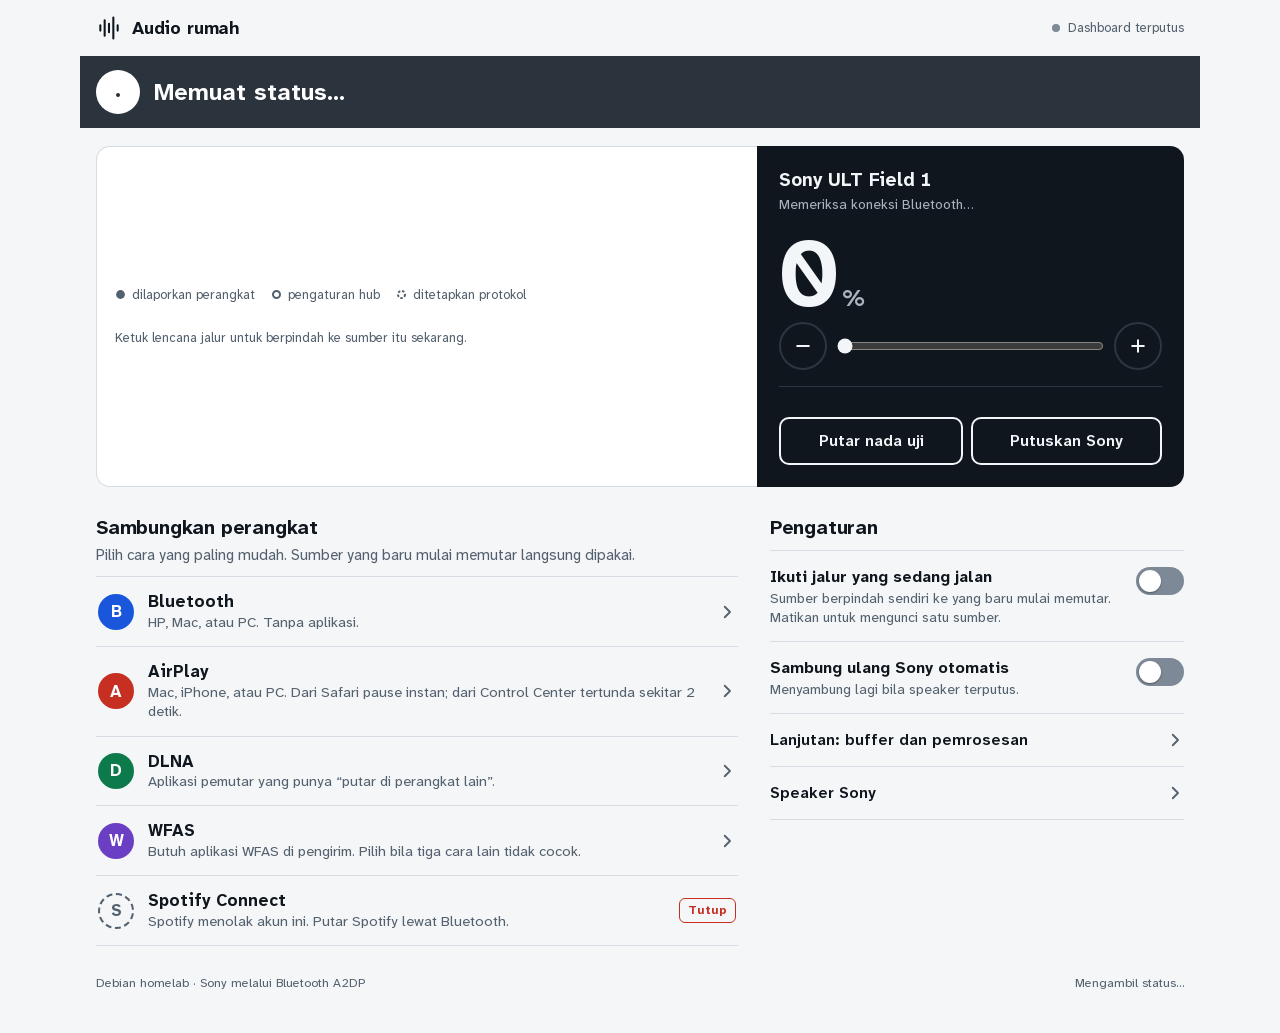
==== commit 905b91ab: "Make AirPlay 2 the default at boot; refine AirPlay latency copy - enable audiohub-airplay2 + nqptp, " ====
--- a/static/index.html
+++ b/static/index.html
@@ -61,8 +61,8 @@
               <div class="pairline"><button class="btn" type="button" id="bt-pair">Pasangkan perangkat baru</button><span class="state" id="bt-state"></span></div>
               <div class="devs" id="bt-devices"></div>
             </div></details></li>
-          <li><details id="row-airplay"><summary><span class="badge b-airplay" aria-hidden="true">A</span><span class="t"><strong>AirPlay</strong><span>Mac, iPhone, atau PC. Pause dan resume tertunda sekitar 2 detik.</span></span><svg class="chev" viewBox="0 0 24 24" aria-hidden="true"><path d="M9 5l7 7-7 7"/></svg></summary>
-            <div class="how"><ol><li>Mac: Control Center → Sound.</li><li>Pilih “Homelab Sony”.</li></ol><p>Cocok untuk musik. Untuk video, pakai Bluetooth.</p></div></details></li>
+          <li><details id="row-airplay"><summary><span class="badge b-airplay" aria-hidden="true">A</span><span class="t"><strong>AirPlay</strong><span>Mac, iPhone, atau PC. Dari Safari pause instan; dari Control Center tertunda sekitar 2 detik.</span></span><svg class="chev" viewBox="0 0 24 24" aria-hidden="true"><path d="M9 5l7 7-7 7"/></svg></summary>
+            <div class="how"><ol><li>Mac: Control Center → Sound, atau ikon AirPlay di Safari.</li><li>Pilih “Homelab Sony”.</li></ol><p>Dari Safari, pause dan resume instan. Dari Control Center (suara sistem), keduanya tertunda sekitar 2 detik karena sifat AirPlay. Untuk video dari aplikasi lain, pakai Bluetooth.</p></div></details></li>
           <li><details id="row-dlna"><summary><span class="badge b-dlna" aria-hidden="true">D</span><span class="t"><strong>DLNA</strong><span>Aplikasi pemutar yang punya “putar di perangkat lain”.</span></span><svg class="chev" viewBox="0 0 24 24" aria-hidden="true"><path d="M9 5l7 7-7 7"/></svg></summary>
             <div class="how"><p>VLC, BubbleUPnP, atau Jellyfin akan menampilkan “Homelab Audio”. DLNA memutar berkas atau tautan media, bukan seluruh suara perangkat. YouTube dan Spotify tidak cast lewat DLNA; untuk itu pakai Bluetooth.</p></div></details></li>
           <li><details id="row-network"><summary><span class="badge b-network" aria-hidden="true">W</span><span class="t"><strong>WFAS</strong><span>Butuh aplikasi WFAS di pengirim. Pilih bila tiga cara lain tidak cocok.</span></span><svg class="chev" viewBox="0 0 24 24" aria-hidden="true"><path d="M9 5l7 7-7 7"/></svg></summary>
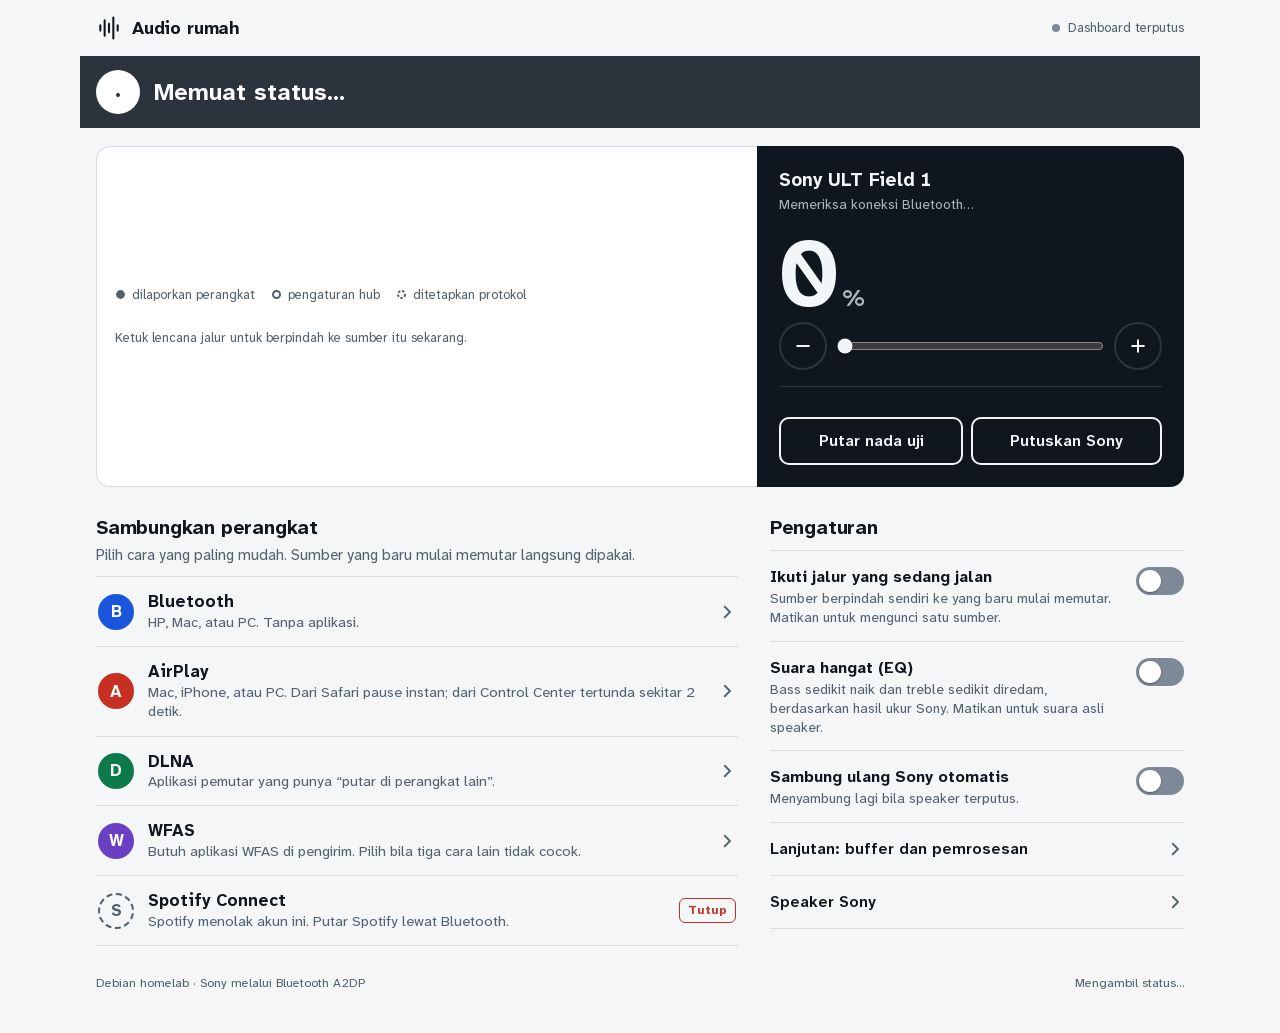
==== commit 98db7dbb: "Add measured warm EQ for the Sony speaker The Sony response was measured with a log sweep and the Ma" ====
--- a/static/index.html
+++ b/static/index.html
@@ -81,6 +81,7 @@
         <h2 id="atur">Pengaturan</h2>
         <div class="set">
           <label class="row"><span class="tx"><strong>Ikuti jalur yang sedang jalan</strong><span>Sumber berpindah sendiri ke yang baru mulai memutar. Matikan untuk mengunci satu sumber.</span></span><input class="switch" id="auto-source" type="checkbox" role="switch"></label>
+          <label class="row"><span class="tx"><strong>Suara hangat (EQ)</strong><span id="eq-hint">Bass sedikit naik dan treble sedikit diredam, berdasarkan hasil ukur Sony. Matikan untuk suara asli speaker.</span></span><input class="switch" id="eq" type="checkbox" role="switch"></label>
           <label class="row"><span class="tx"><strong>Sambung ulang Sony otomatis</strong><span>Menyambung lagi bila speaker terputus.</span></span><input class="switch" id="auto" type="checkbox" role="switch"></label>
           <details class="adv"><summary>Lanjutan: buffer dan pemrosesan<svg class="chev" viewBox="0 0 24 24" aria-hidden="true"><path d="M9 5l7 7-7 7"/></svg></summary>
             <div class="in">
